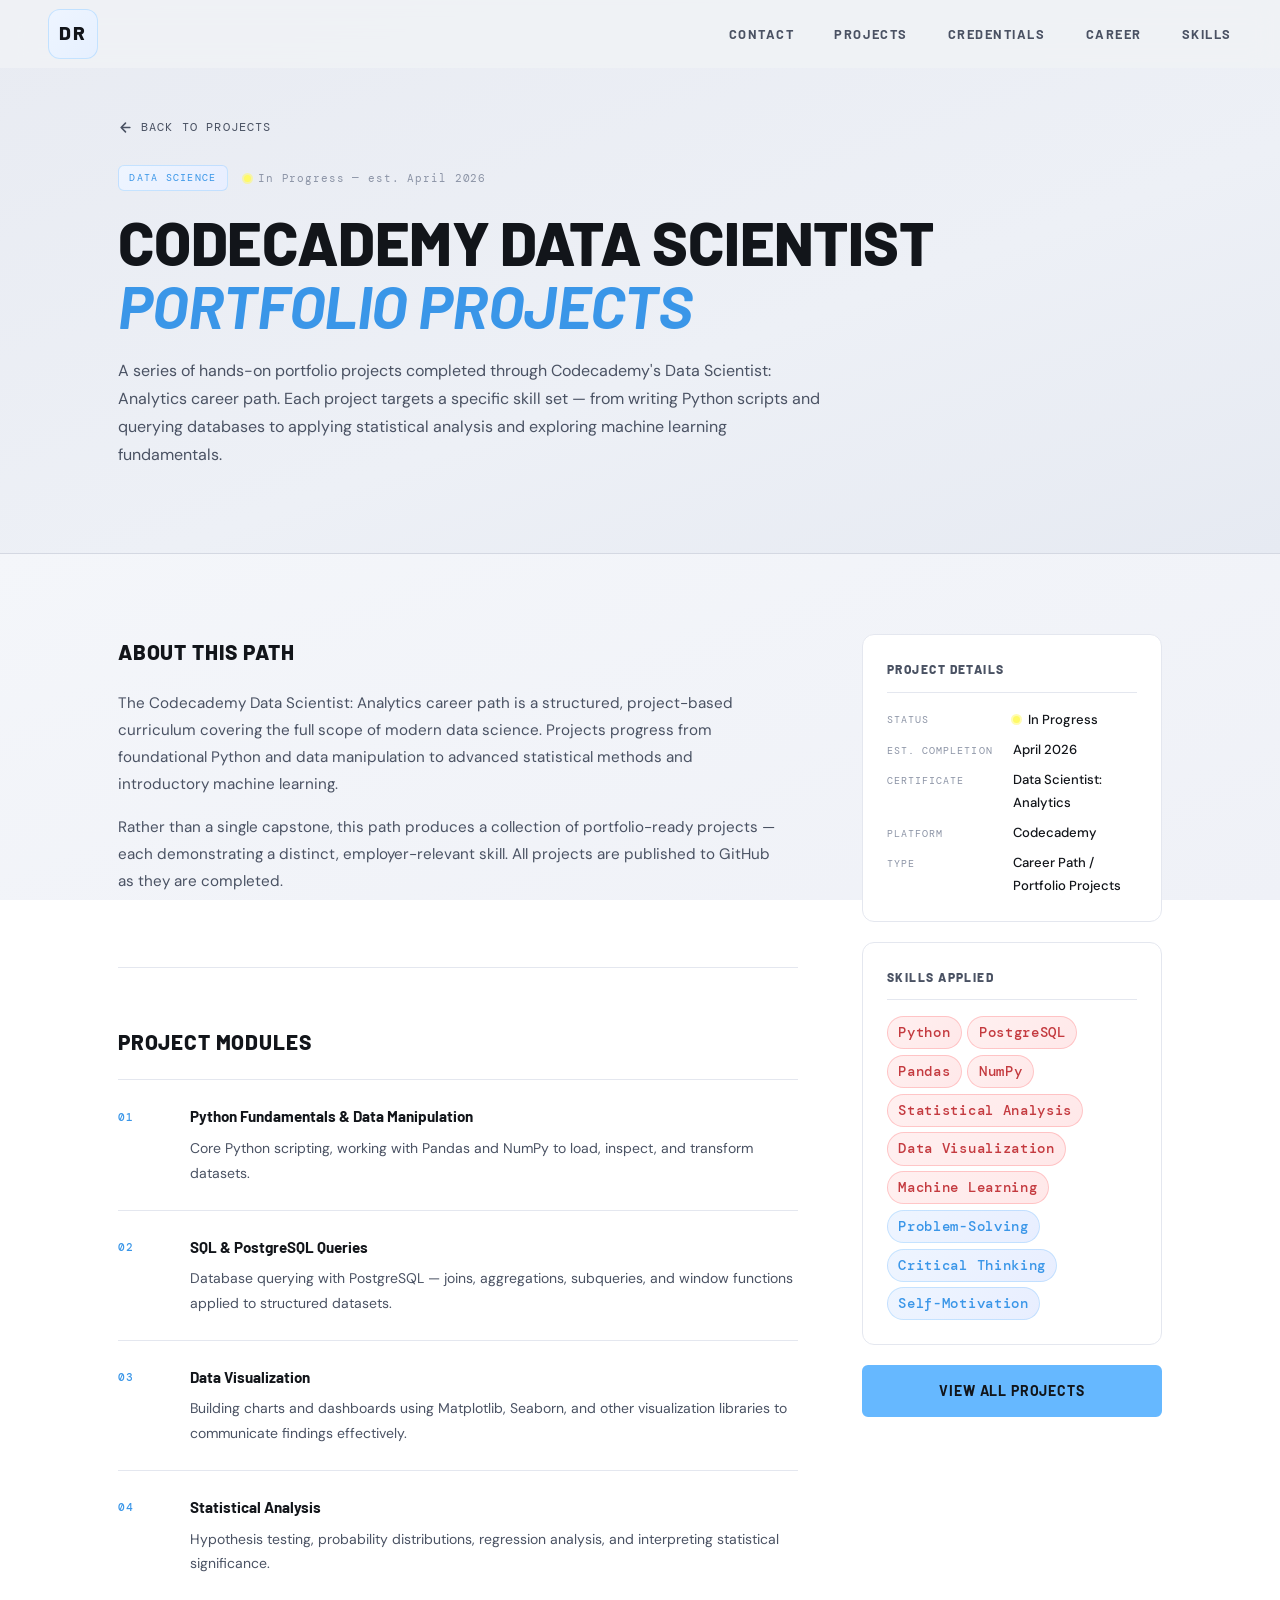
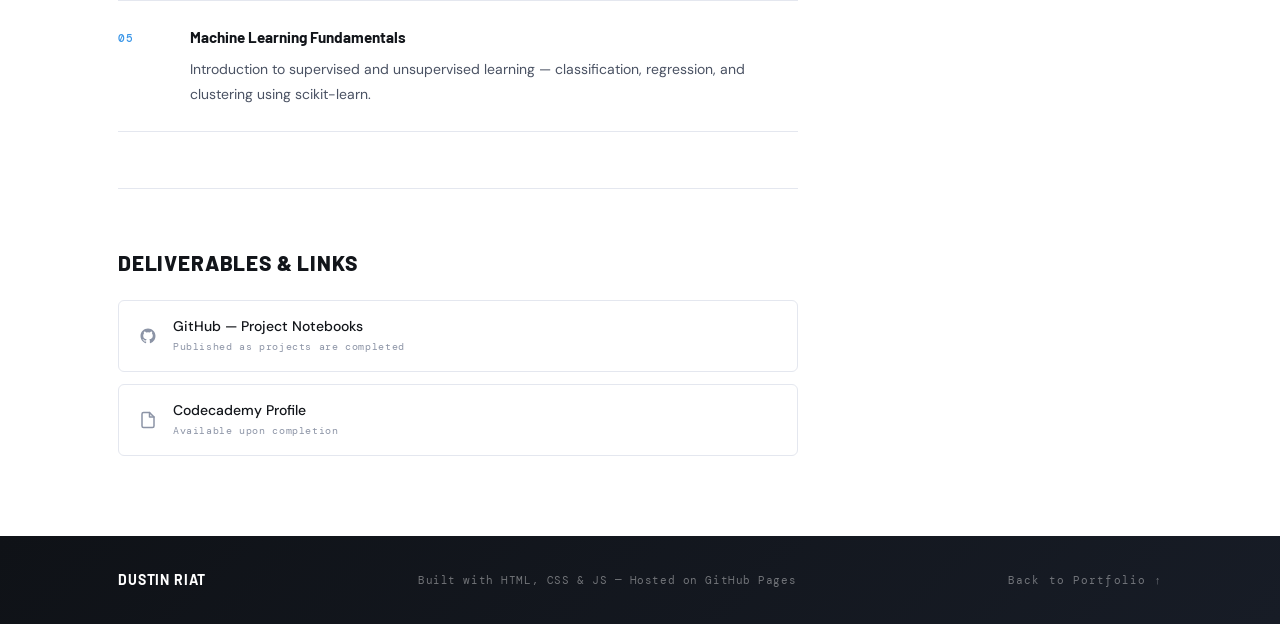
==== code_analyst.html @ 14654dfe "Add files via upload" ====
<!DOCTYPE html>
<html lang="en">
<head>
  <meta charset="UTF-8" />
  <meta name="viewport" content="width=device-width, initial-scale=1.0" />
  <title>Codecademy Data Scientist Projects — Dustin Riat</title>
  <link rel="stylesheet" href="style.css" />
  <link rel="preconnect" href="https://fonts.googleapis.com" />
  <link rel="preconnect" href="https://fonts.gstatic.com" crossorigin />
  <link href="https://fonts.googleapis.com/css2?family=Barlow:ital,wght@0,400;0,600;0,700;0,800;1,600;1,700&family=DM+Sans:opsz,wght@9..40,300;9..40,400;9..40,500;9..40,600&family=DM+Mono:wght@400;500&display=swap" rel="stylesheet" />
</head>
<body>

  <nav class="nav" id="nav">
    <div class="nav__logo">
      <a href="index.html"><span class="nav__initials">DR</span></a>
    </div>
    <ul class="nav__links">
      <li><a href="index.html#home">Contact</a></li>
      <li><a href="index.html#projects">Projects</a></li>
      <li><a href="index.html#certs">Credentials</a></li>
      <li><a href="index.html#career">Career</a></li>
      <li><a href="index.html#skills">Skills</a></li>
    </ul>
    <button class="nav__hamburger" id="hamburger" aria-label="Toggle menu">
      <span></span><span></span><span></span>
    </button>
  </nav>

  <div class="mobile-menu" id="mobileMenu">
    <ul>
      <li><a href="index.html#home"     class="mobile-link">About Me</a></li>
      <li><a href="index.html#projects" class="mobile-link">Projects</a></li>
      <li><a href="index.html#certs"    class="mobile-link">Certifications</a></li>
      <li><a href="index.html#career"   class="mobile-link">Career</a></li>
      <li><a href="index.html#skills"   class="mobile-link">Skills</a></li>
    </ul>
  </div>

  <header class="subpage-hero">
    <div class="container">
      <a href="index.html#projects" class="subpage-back-link">
        <svg width="15" height="15" viewBox="0 0 24 24" fill="none" stroke="currentColor" stroke-width="2.5" stroke-linecap="round" stroke-linejoin="round"><path d="M19 12H5M12 5l-7 7 7 7"/></svg>
        Back to Projects
      </a>
      <div class="subpage-hero__eyebrow">
        <span class="project-card__category">Data Science</span>
        <span class="subpage-hero__status">
          <span class="status-dot status-dot--progress"></span>
          In Progress &mdash; est. April 2026
        </span>
      </div>
      <h1 class="subpage-hero__title">Codecademy Data Scientist<br/><em>Portfolio Projects</em></h1>
      <p class="subpage-hero__sub">
        A series of hands-on portfolio projects completed through Codecademy's Data Scientist: Analytics
        career path. Each project targets a specific skill set — from writing Python scripts and querying
        databases to applying statistical analysis and exploring machine learning fundamentals.
      </p>
    </div>
  </header>

  <main class="subpage-content">
    <div class="container">
      <div class="subpage-grid">

        <div class="subpage-main">

          <section class="subpage-section">
            <h2 class="subpage-section__heading">About This Path</h2>
            <p>The Codecademy Data Scientist: Analytics career path is a structured, project-based curriculum covering the full scope of modern data science. Projects progress from foundational Python and data manipulation to advanced statistical methods and introductory machine learning.</p>
            <p>Rather than a single capstone, this path produces a collection of portfolio-ready projects — each demonstrating a distinct, employer-relevant skill. All projects are published to GitHub as they are completed.</p>
          </section>

          <section class="subpage-section">
            <h2 class="subpage-section__heading">Project Modules</h2>
            <div class="subpage-steps">
              <div class="subpage-step">
                <span class="subpage-step__num">01</span>
                <div>
                  <h3>Python Fundamentals &amp; Data Manipulation</h3>
                  <p>Core Python scripting, working with Pandas and NumPy to load, inspect, and transform datasets.</p>
                </div>
              </div>
              <div class="subpage-step">
                <span class="subpage-step__num">02</span>
                <div>
                  <h3>SQL &amp; PostgreSQL Queries</h3>
                  <p>Database querying with PostgreSQL — joins, aggregations, subqueries, and window functions applied to structured datasets.</p>
                </div>
              </div>
              <div class="subpage-step">
                <span class="subpage-step__num">03</span>
                <div>
                  <h3>Data Visualization</h3>
                  <p>Building charts and dashboards using Matplotlib, Seaborn, and other visualization libraries to communicate findings effectively.</p>
                </div>
              </div>
              <div class="subpage-step">
                <span class="subpage-step__num">04</span>
                <div>
                  <h3>Statistical Analysis</h3>
                  <p>Hypothesis testing, probability distributions, regression analysis, and interpreting statistical significance.</p>
                </div>
              </div>
              <div class="subpage-step">
                <span class="subpage-step__num">05</span>
                <div>
                  <h3>Machine Learning Fundamentals</h3>
                  <p>Introduction to supervised and unsupervised learning — classification, regression, and clustering using scikit-learn.</p>
                </div>
              </div>
            </div>
          </section>

          <section class="subpage-section">
            <h2 class="subpage-section__heading">Deliverables &amp; Links</h2>
            <div class="subpage-links">
              <div class="subpage-link-item subpage-link-item--placeholder">
                <svg width="18" height="18" viewBox="0 0 24 24" fill="currentColor"><path d="M12 2C6.477 2 2 6.484 2 12.017c0 4.425 2.865 8.18 6.839 9.504.5.092.682-.217.682-.483 0-.237-.008-.868-.013-1.703-2.782.605-3.369-1.343-3.369-1.343-.454-1.158-1.11-1.466-1.11-1.466-.908-.62.069-.608.069-.608 1.003.07 1.531 1.032 1.531 1.032.892 1.53 2.341 1.088 2.91.832.092-.647.35-1.088.636-1.338-2.22-.253-4.555-1.113-4.555-4.951 0-1.093.39-1.988 1.029-2.688-.103-.253-.446-1.272.098-2.65 0 0 .84-.27 2.75 1.026A9.564 9.564 0 0 1 12 6.844a9.59 9.59 0 0 1 2.504.337c1.909-1.296 2.747-1.027 2.747-1.027.546 1.379.202 2.398.1 2.651.64.7 1.028 1.595 1.028 2.688 0 3.848-2.339 4.695-4.566 4.943.359.309.678.92.678 1.855 0 1.338-.012 2.419-.012 2.747 0 .268.18.58.688.482A10.019 10.019 0 0 0 22 12.017C22 6.484 17.522 2 12 2z"/></svg>
                <div><span class="subpage-link-item__label">GitHub — Project Notebooks</span><span class="subpage-link-item__note">Published as projects are completed</span></div>
              </div>
              <div class="subpage-link-item subpage-link-item--placeholder">
                <svg width="18" height="18" viewBox="0 0 24 24" fill="none" stroke="currentColor" stroke-width="2" stroke-linecap="round" stroke-linejoin="round"><path d="M14 2H6a2 2 0 0 0-2 2v16a2 2 0 0 0 2 2h12a2 2 0 0 0 2-2V8z"/><polyline points="14,2 14,8 20,8"/></svg>
                <div><span class="subpage-link-item__label">Codecademy Profile</span><span class="subpage-link-item__note">Available upon completion</span></div>
              </div>
            </div>
          </section>

        </div>

        <aside class="subpage-sidebar">
          <div class="subpage-sidebar__card">
            <h3>Project Details</h3>
            <dl class="subpage-detail-list">
              <dt>Status</dt>
              <dd><span class="status-dot status-dot--progress"></span>&nbsp;In Progress</dd>
              <dt>Est. Completion</dt>
              <dd>April 2026</dd>
              <dt>Certificate</dt>
              <dd>Data Scientist: Analytics</dd>
              <dt>Platform</dt>
              <dd>Codecademy</dd>
              <dt>Type</dt>
              <dd>Career Path / Portfolio Projects</dd>
            </dl>
          </div>
          <div class="subpage-sidebar__card">
            <h3>Skills Applied</h3>
            <div class="subpage-sidebar__tags">
              <span class="tag tag--data">Python</span>
              <span class="tag tag--data">PostgreSQL</span>
              <span class="tag tag--data">Pandas</span>
              <span class="tag tag--data">NumPy</span>
              <span class="tag tag--data">Statistical Analysis</span>
              <span class="tag tag--data">Data Visualization</span>
              <span class="tag tag--data">Machine Learning</span>
              <span class="tag tag--soft">Problem-Solving</span>
              <span class="tag tag--soft">Critical Thinking</span>
              <span class="tag tag--soft">Self-Motivation</span>
            </div>
          </div>
          <a href="index.html#projects" class="btn btn--primary btn--full">View All Projects</a>
        </aside>

      </div>
    </div>
  </main>

  <footer class="footer">
    <div class="container">
      <div class="footer__inner">
        <span class="footer__name">Dustin Riat</span>
        <span class="footer__copy">Built with HTML, CSS &amp; JS &mdash; Hosted on GitHub Pages</span>
        <a href="index.html" class="footer__top">Back to Portfolio &uarr;</a>
      </div>
    </div>
  </footer>

  <script src="script.js"></script>
</body>
</html>
---- style.css ----
/* ============================
   CSS CUSTOM PROPERTIES
   ============================ */
@import url('https://fonts.googleapis.com/css2?family=Barlow:ital,wght@0,400;0,600;0,700;0,800;1,600&family=DM+Sans:opsz,wght@9..40,300;9..40,400;9..40,500;9..40,600&family=DM+Mono:wght@400;500&display=swap');

:root {
  /* ── Palette ── */
  --cyan:        #66FFFA;
  --light-blue:  #77DBFF;
  --blue:        #66B8FF;   /* primary */
  --dark-blue:   #3a96e8;
  --indigo:      #666BFF;
  --coral:       #FF666B;
  --yellow:      #FFFA66;

  /* ── Semantic tokens ── */
  --color-bg:           #f0f2f5;
  --color-bg-alt:       #e8eaee;
  --color-surface:      #ffffff;
  --color-ink:          #12151a;
  --color-ink-muted:    #4a5263;
  --color-ink-faint:    #8c94a6;
  --color-border:       #d4d8e2;
  --color-border-light: #e4e7ef;

  --color-primary:       var(--blue);
  --color-primary-dark:  var(--dark-blue);
  --color-primary-light: var(--light-blue);
  --color-accent:        var(--coral);
  --color-accent-2:      var(--yellow);
  --color-highlight:     var(--cyan);
  --color-shadow:        var(--indigo);

  /* ── Typography ── */
  --font-display: 'Barlow', sans-serif;
  --font-body:    'DM Sans', sans-serif;
  --font-mono:    'DM Mono', monospace;

  /* ── Layout ── */
  --nav-height:    68px;
  --container-max: 1140px;
  --container-pad: clamp(1.5rem, 5vw, 3rem);
  --radius:        6px;
  --radius-lg:     12px;
  --transition:    0.22s ease;
}

/* ============================
   RESET & BASE
   ============================ */
*, *::before, *::after { box-sizing: border-box; margin: 0; padding: 0; }

html { scroll-behavior: smooth; font-size: 16px; }

body {
  font-family: var(--font-body);
  background: linear-gradient(160deg, #eef1f6 0%, #f4f6fa 40%, #eff1f7 100%);
  background-attachment: fixed;
  color: var(--color-ink);
  line-height: 1.7;
  -webkit-font-smoothing: antialiased;
}

img    { max-width: 100%; display: block; }
a      { color: inherit; text-decoration: none; }
ul     { list-style: none; }
strong { font-weight: 600; color: var(--color-ink); }

/* ============================
   TYPOGRAPHY
   ============================ */
em {
  font-family: var(--font-display);
  font-style: italic;
  font-weight: 700;
  color: var(--color-primary-dark);
}

/* ============================
   LAYOUT UTILITIES
   ============================ */
.container {
  max-width: var(--container-max);
  margin: 0 auto;
  padding: 0 var(--container-pad);
}

.section { padding: clamp(4rem, 9vw, 6.5rem) 0; }

.section--alt {
  background: linear-gradient(160deg, #e8ebf2 0%, #edf0f6 60%, #e6eaf2 100%);
}

.section-label {
  display: flex;
  align-items: center;
  gap: 0.75rem;
  margin-bottom: 2.5rem;
}

.section-number {
  font-family: var(--font-mono);
  font-size: 1.22rem;
  color: var(--color-accent);
  letter-spacing: 0.06em;
}

.section-title {
  font-family: var(--font-mono);
  font-size: 1.22rem;
  text-transform: uppercase;
  letter-spacing: 0.18em;
  color: var(--color-ink-muted);
}

.section-label::after {
  content: '';
  flex: 1;
  height: 1px;
  background: var(--color-border);
}

/* ============================
   BUTTONS
   ============================ */
.btn {
  display: inline-flex;
  align-items: center;
  gap: 0.5rem;
  padding: 0.75rem 1.75rem;
  margin-bottom: 0.75rem;
  font-family: var(--font-display);
  font-size: 0.875rem;
  font-weight: 700;
  letter-spacing: 0.06em;
  text-transform: uppercase;
  border-radius: var(--radius);
  transition: all var(--transition);
  cursor: pointer;
  border: 2px solid transparent;
}

.btn--primary {
  background: var(--blue);
  color: var(--color-ink);
  border-color: var(--blue);
}

.btn--primary:hover {
  background: var(--color-primary-dark);
  border-color: var(--color-primary-dark);
  color: #fff;
  transform: translateY(-2px);
  box-shadow: 0 8px 24px rgba(102, 184, 255, 0.35);
}

.btn--full { width: 100%; justify-content: center; }

/* ============================
   NAV
   ============================ */
.nav {
  position: fixed;
  top: 0; left: 0; right: 0;
  height: var(--nav-height);
  z-index: 100;
  display: flex;
  align-items: center;
  justify-content: space-between;
  padding: 0 var(--container-pad);
  background: rgba(240, 242, 245, 0.90);
  backdrop-filter: blur(14px);
  -webkit-backdrop-filter: blur(14px);
  border-bottom: 1px solid transparent;
  transition: border-color var(--transition), box-shadow var(--transition);
}

.nav.scrolled {
  border-bottom-color: var(--color-border);
  box-shadow: 0 2px 20px rgba(0,0,0,0.07);
}

.nav__logo {
  display: inline-flex;
  align-items: center;
  justify-content: center;
  width: 50px; height: 50px;
  background: linear-gradient(135deg, #eef5ff, #e6f0ff);
  border: 1px solid rgba(102,184,255,0.3);
  border-radius: var(--radius-lg);
  flex-shrink: 0;
}

.nav__initials {
  font-family: var(--font-display);
  font-size: 1.2rem;
  font-weight: 800;
  letter-spacing: 0.1em;
  color: var(--color-ink);
  text-transform: uppercase;
}

.nav__links {
  display: flex;
  align-items: center;
  gap: 2.5rem;
}

.nav__links a {
  font-family: var(--font-display);
  font-size: 0.8rem;
  font-weight: 700;
  letter-spacing: 0.12em;
  text-transform: uppercase;
  color: var(--color-ink-muted);
  transition: color var(--transition);
  position: relative;
}

.nav__links a::after {
  content: '';
  position: absolute;
  bottom: -3px; left: 0;
  width: 0; height: 2px;
  background: var(--blue);
  border-radius: 2px;
  transition: width var(--transition);
}

.nav__links a:hover         { color: var(--color-ink); }
.nav__links a:hover::after  { width: 100%; }
.nav__links a.active        { color: var(--color-ink); }
.nav__links a.active::after { width: 100%; }

.nav__hamburger {
  display: none;
  flex-direction: column;
  gap: 5px;
  background: none;
  border: none;
  cursor: pointer;
  padding: 4px;
}

.nav__hamburger span {
  display: block;
  width: 22px; height: 2px;
  background: var(--color-ink);
  border-radius: 2px;
  transition: all var(--transition);
}

/* ============================
   MOBILE MENU
   ============================ */
.mobile-menu {
  display: none;
  position: fixed;
  inset: var(--nav-height) 0 0 0;
  background: var(--color-bg);
  z-index: 99;
  padding: 2.5rem var(--container-pad);
  transform: translateX(100%);
  transition: transform 0.3s ease;
}

.mobile-menu.open { transform: translateX(0); }

.mobile-menu ul {
  display: flex;
  flex-direction: column;
  gap: 1.75rem;
}

.mobile-menu a {
  font-family: var(--font-display);
  font-size: 2rem;
  font-weight: 800;
  letter-spacing: 0.04em;
  color: var(--color-ink);
  text-transform: uppercase;
}

/* ============================
   HERO — index.html full-page header
   ============================ */
.hero {
  min-height: 100svh;
  display: flex;
  flex-direction: column;
  justify-content: center;
  padding: calc(var(--nav-height) + 2.5rem) var(--container-pad) 3rem;
  max-width: var(--container-max);
  margin: 0 auto;
  position: relative;
  gap: 3.5rem;
}

/* ── Top row: headline + photo ── */
.hero__inner {
  display: grid;
  grid-template-columns: 1fr 340px;
  gap: 4rem;
  align-items: center;
}

.hero__eyebrow {
  display: flex;
  align-items: center;
  gap: 0.75rem;
  margin-bottom: 1.5rem;
  flex-wrap: wrap;
  opacity: 0;
  animation: fadeUp 0.8s 0.2s forwards;
}

.hero__tag {
  font-family: var(--font-mono);
  font-size: 0.72rem;
  letter-spacing: 0.1em;
  color: var(--color-accent);
  text-transform: uppercase;
}

.hero__divider { color: var(--blue); font-size: 0.875rem; }

.hero__headline {
  display: flex;
  flex-direction: column;
  font-family: var(--font-display);
  font-size: clamp(3rem, 6vw, 5.75rem);
  font-weight: 800;
  line-height: 1.0;
  letter-spacing: -0.01em;
  text-transform: uppercase;
  margin-bottom: 1.75rem;
}

.hero__line    { opacity: 0; display: block; }
.hero__line--1 { animation: fadeUp 0.8s 0.35s forwards; }
.hero__line--2 { animation: fadeUp 0.8s 0.5s forwards;  color: var(--color-primary-dark); font-style: italic; margin-left: clamp(0.5rem, 10vw, 10rem); }
.hero__line--3 { animation: fadeUp 0.8s 0.65s forwards; text-transform: none; font-size: 0.6em; }
.hero__line--4 { animation: fadeUp 0.8s 0.8s forwards;  color: var(--color-primary-dark); font-style: italic; text-transform: none; font-size: 0.6em; margin-left: clamp(0.5rem, 15vw, 15rem); }

.hero__sub {
  max-width: 50ch;
  font-size: 1rem;
  font-weight: 400;
  color: var(--color-ink-muted);
  line-height: 1.75;
  margin-bottom: 2rem;
  opacity: 0;
  animation: fadeUp 0.8s 0.95s forwards;
}

/* ── Photo column ── */
.hero__photo-wrap {
  position: relative;
  opacity: 0;
  animation: fadeUp 0.9s 0.55s forwards;
}

.hero__photo-frame {
  position: relative;
  border-radius: var(--radius-lg);
  overflow: hidden;
  aspect-ratio: 1 / 1;
  background: var(--color-bg-alt);
  box-shadow:
    0 2px 0 0 var(--blue),
    0 4px 0 0 var(--indigo),
    0 24px 56px rgba(0,0,0,0.13),
    0 4px 16px rgba(0,0,0,0.07);
}

.hero__photo {
  width: 100%; height: 100%;
  object-fit: cover;
  object-position: center top;
  display: block;
  transition: transform 0.55s ease;
}

.hero__photo-frame:hover .hero__photo { transform: scale(1.03); }

.hero__photo-badge {
  position: absolute;
  bottom: -0.875rem;
  left: -0.875rem;
  background: var(--color-surface);
  border: 1px solid var(--color-border);
  border-radius: var(--radius);
  padding: 0.6rem 1rem;
  box-shadow: 0 4px 18px rgba(0,0,0,0.09);
  display: flex;
  flex-direction: column;
  gap: 0.1rem;
}

.hero__badge-label {
  font-family: var(--font-mono);
  font-size: 0.62rem;
  text-transform: uppercase;
  letter-spacing: 0.1em;
  color: var(--color-ink-faint);
  display: block;
}

.hero__badge-label--bold {
  font-family: var(--font-display);
  font-size: 0.75rem;
  font-weight: 800;
  letter-spacing: 0.06em;
  color: var(--color-accent);
  text-transform: uppercase;
}

/* ── Contact strip (below headline + photo, inside hero) ── */
.hero__contact-strip {
  padding-top: 2rem;
  border-top: 1px solid var(--color-border);
  opacity: 0;
  animation: fadeUp 0.8s 1.2s forwards;
}

/* ============================
   CONTACT — grid, links, and form
   ============================ */

/* Shared grid used inside hero strip and any standalone contact section */
.contact__grid {
  display: grid;
  grid-template-columns: 1fr 1fr;
  gap: 5rem;
  align-items: start;
}

.contact__heading {
  font-family: var(--font-display);
  font-size: clamp(2rem, 4vw, 2.75rem);
  font-weight: 800;
  text-transform: uppercase;
  line-height: 1.1;
  margin-bottom: 1.25rem;
}

.contact__left p {
  color: var(--color-ink-muted);
  margin-bottom: 2rem;
  max-width: 42ch;
  font-size: 0.95rem;
}

.contact__links {
  display: flex;
  flex-direction: column;
  gap: 0;
}

.contact__link {
  display: flex;
  align-items: center;
  gap: 0.875rem;
  font-size: 0.875rem;
  color: var(--color-ink-muted);
  transition: color var(--transition);
  padding: 0.75rem 0;
  border-bottom: 1px solid var(--color-border);
}

.contact__link:hover { color: var(--color-primary-dark); }

.contact__link-icon {
  display: inline-flex;
  align-items: center;
  justify-content: center;
  width: 32px; height: 32px;
  background: linear-gradient(135deg, #eef5ff, #e6f0ff);
  border: 1px solid rgba(102,184,255,0.3);
  border-radius: var(--radius);
  font-size: 0.75rem;
  font-weight: 700;
  color: var(--color-primary-dark);
  flex-shrink: 0;
}

/* ── Contact form ── */
.contact__form {
  display: flex;
  flex-direction: column;
  gap: 1.25rem;
}

.form-group {
  display: flex;
  flex-direction: column;
  gap: 0.4rem;
}

.form-group label {
  font-family: var(--font-mono);
  font-size: 0.68rem;
  text-transform: uppercase;
  letter-spacing: 0.12em;
  color: var(--color-ink-muted);
}

.form-group input,
.form-group textarea {
  font-family: var(--font-body);
  font-size: 0.9rem;
  color: var(--color-ink);
  background: var(--color-surface);
  border: 1px solid var(--color-border);
  border-radius: var(--radius);
  padding: 0.75rem 1rem;
  transition: border-color var(--transition), box-shadow var(--transition);
  outline: none;
  resize: vertical;
}

.form-group input:focus,
.form-group textarea:focus {
  border-color: var(--blue);
  box-shadow: 0 0 0 3px rgba(102, 184, 255, 0.2);
}

.form-note {
  font-size: 0.8rem;
  color: var(--color-ink-muted);
  min-height: 1.2em;
}

.form-note.success { color: #2a7f52; }
.form-note.error   { color: var(--coral); }

/* ============================
   ABOUT
   ============================ */
.about__heading {
  font-family: var(--font-display);
  font-size: clamp(2rem, 4vw, 2.75rem);
  font-weight: 800;
  text-transform: uppercase;
  line-height: 1.1;
  letter-spacing: -0.01em;
  margin-bottom: 1.5rem;
}

.about p {
  color: var(--color-ink-muted);
  font-size: 0.95rem;
  line-height: 1.78;
  max-width: 72ch;
  margin-bottom: 1rem;
}

/* ============================
   PROJECTS
   ============================ */
.projects__intro {
  max-width: 72ch;
  margin-bottom: 3rem;
}

.projects__heading {
  font-family: var(--font-display);
  font-size: clamp(2rem, 4vw, 2.75rem);
  font-weight: 800;
  text-transform: uppercase;
  line-height: 1.1;
  letter-spacing: -0.01em;
  margin-bottom: 1.25rem;
}

.projects__intro p {
  color: var(--color-ink-muted);
  font-size: 0.95rem;
  line-height: 1.75;
  margin-bottom: 0.9rem;
}

.projects__cards {
  display: grid;
  grid-template-columns: repeat(2, 1fr);
  gap: 1.25rem;
}

/* ── Project card ── */
.project-card {
  display: flex;
  flex-direction: column;
  gap: 0.75rem;
  background: var(--color-surface);
  border: 1px solid var(--color-border-light);
  border-radius: var(--radius-lg);
  padding: 1.75rem;
  transition: all var(--transition);
  position: relative;
  overflow: hidden;
  cursor: pointer;
}

.project-card::before {
  content: '';
  position: absolute;
  top: 0; left: 0; right: 0;
  height: 3px;
  background: linear-gradient(90deg, var(--blue), var(--indigo));
  opacity: 0;
  transition: opacity 0.3s ease;
}

.project-card:hover {
  border-color: var(--blue);
  box-shadow: 0 10px 36px rgba(102,184,255,0.15);
  transform: translateY(-3px);
}

.project-card:hover::before { opacity: 1; }

.project-card--placeholder {
  background: linear-gradient(135deg, #f8f9fc, #f2f5fb);
}

.project-card__top {
  display: flex;
  align-items: center;
  justify-content: space-between;
}

/* ── Category badges ── */

/* Base — blue (used on subpage eyebrows and as fallback) */
.project-card__category {
  font-family: var(--font-mono);
  font-size: 0.65rem;
  text-transform: uppercase;
  letter-spacing: 0.12em;
  border-radius: var(--radius);
  padding: 0.2rem 0.65rem;
  background: linear-gradient(135deg, #eef5ff, #e8eeff);
  color: var(--color-primary-dark);
  border: 1px solid rgba(102, 184, 255, 0.3);
}

/* Technology — yellow */
.project-card__category--tech {
  font-family: var(--font-mono);
  font-size: 0.65rem;
  text-transform: uppercase;
  letter-spacing: 0.12em;
  background: linear-gradient(135deg, #fffde6, #fff8cc);
  color: #8a7200;
  border: 1px solid rgba(255, 250, 102, 1);
  border-radius: var(--radius);
  padding: 0.2rem 0.65rem;
}

/* Analytics / data — coral */
.project-card__category--data {
  font-family: var(--font-mono);
  font-size: 0.65rem;
  text-transform: uppercase;
  letter-spacing: 0.12em;
  background: linear-gradient(135deg, #fff0f0, #ffe8e9);
  color: #c43a3f;
  border: 1px solid rgba(255, 102, 107, 0.3);
  border-radius: var(--radius);
  padding: 0.2rem 0.65rem;
}

/* Design / web — green */
.project-card__category--design {
  font-family: var(--font-mono);
  font-size: 0.65rem;
  text-transform: uppercase;
  letter-spacing: 0.12em;
  background: linear-gradient(135deg, #f0fff4, #e6ffed);
  color: #2f9e44;
  border: 1px solid rgba(47, 158, 68, 0.3);
  border-radius: var(--radius);
  padding: 0.2rem 0.65rem;
}

.project-card__arrow {
  font-size: 1.1rem;
  color: var(--color-ink-faint);
  transition: color var(--transition), transform var(--transition);
}

.project-card:hover .project-card__arrow {
  color: var(--color-accent);
  transform: translate(2px, -2px);
}

.project-card__title {
  display: inline-flex;
  align-items: flex-end;
  font-family: var(--font-display);
  line-height: 1.25;
  gap: 0.25rem;
  transition: color var(--transition);
}

.project-card__title h3 {
  font-size: 1.1rem;
  font-weight: 700;
  color: var(--color-ink);
}

.project-card__title h4 {
  font-size: 1rem;
  font-weight: 400;
  color: var(--color-ink-muted);
}

.project-card:hover .project-card__title h3 { color: var(--color-primary-dark); }
.project-card:hover .project-card__title h4 { color: var(--color-primary-dark); }

.project-card__desc {
  font-size: 0.85rem;
  color: var(--color-ink-muted);
  line-height: 1.65;
  flex: 1;
}

.project-card__tags {
  display: flex;
  flex-wrap: wrap;
  gap: 0.35rem;
}

.project-card__tags span {
  font-family: var(--font-mono);
  font-size: 0.62rem;
  padding: 0.2rem 0.55rem;
  background: var(--color-bg-alt);
  color: var(--color-ink-muted);
  border-radius: var(--radius);
  border: 1px solid var(--color-border);
  letter-spacing: 0.04em;
}

.project-card__status {
  display: flex;
  align-items: center;
  gap: 0.5rem;
  font-family: var(--font-mono);
  font-size: 0.65rem;
  color: var(--color-ink-faint);
  letter-spacing: 0.06em;
  padding-top: 0.5rem;
  border-top: 1px solid var(--color-border-light);
}

/* ── Status dots (shared across all sections) ── */
.status-dot {
  width: 7px; height: 7px;
  border-radius: 50%;
  flex-shrink: 0;
  display: inline-block;
}

.status-dot--active {
  background: var(--cyan);
  box-shadow: 0 0 0 2px rgba(62,207,142,0.5);
}

.status-dot--progress {
  background: var(--yellow);
  box-shadow: 0 0 0 2px rgba(255,250,102,0.5);
  animation: pulse-dot 2s infinite;
}

.status-dot--inactive {
  background: var(--coral);
  box-shadow: 0 0 0 2px rgba(255,102,107,0.5);
}

@keyframes pulse-dot {
  0%, 100% { box-shadow: 0 0 0 2px rgba(255,250,102,0.3); }
  50%       { box-shadow: 0 0 0 5px rgba(255,250,102,0.1); }
}

/* ============================
   CREDENTIALS
   ============================ */
.creds__heading {
  font-family: var(--font-display);
  font-size: clamp(2rem, 4vw, 2.75rem);
  font-weight: 800;
  text-transform: uppercase;
  line-height: 1.1;
  letter-spacing: -0.01em;
  margin-bottom: 0.75rem;
}

.creds__sub {
  font-size: 0.9rem;
  color: var(--color-ink-muted);
  margin-bottom: 2.5rem;
  max-width: 56ch;
}

.creds__grid {
  display: grid;
  grid-template-columns: repeat(2, 1fr);
  gap: 1.5rem;
}

.cred-card {
  background: var(--color-surface);
  border: 1px solid var(--color-border-light);
  border-radius: var(--radius-lg);
  overflow: hidden;
  transition: all var(--transition);
}

/* Pending / in-progress state */
.cred-card--pending { opacity: 0.92; }

.cred-card:hover {
  box-shadow: 0 10px 36px rgba(102,184,255,0.13);
  transform: translateY(-2px);
}

.cred-card__img-wrap {
  width: 100%;
  aspect-ratio: 16 / 9;
  overflow: hidden;
  background: linear-gradient(135deg, #e6eaf4, #dde3f0);
  border-bottom: 1px solid var(--color-border-light);
}

.cred-card__img-wrap img {
  width: 100%; height: 100%;
  object-fit: cover;
  display: block;
}

.cred-card__placeholder {
  width: 100%; height: 100%;
  display: flex;
  flex-direction: column;
  align-items: center;
  justify-content: center;
  gap: 0.75rem;
}

.cred-card__placeholder span {
  font-family: var(--font-mono);
  font-size: 0.68rem;
  text-transform: uppercase;
  letter-spacing: 0.1em;
  color: var(--color-ink-faint);
}

.cred-card__body {
  padding: 1.5rem;
  display: flex;
  flex-direction: column;
  gap: 0.5rem;
}

.cred-card__issuer {
  font-family: var(--font-mono);
  font-size: 0.65rem;
  text-transform: uppercase;
  letter-spacing: 0.12em;
  color: var(--color-primary-dark);
}

.cred-card__title {
  font-family: var(--font-display);
  font-size: 1.1rem;
  font-weight: 700;
  color: var(--color-ink);
  line-height: 1.25;
}

.cred-card__desc {
  font-size: 0.83rem;
  color: var(--color-ink-muted);
  line-height: 1.6;
}

.cred-card__meta {
  display: flex;
  align-items: center;
  justify-content: space-between;
  padding-top: 0.75rem;
  border-top: 1px solid var(--color-border-light);
  margin-top: 0.25rem;
}

.cred-card__status {
  display: flex;
  align-items: center;
  gap: 0.4rem;
  font-family: var(--font-mono);
  font-size: 0.65rem;
  letter-spacing: 0.07em;
}

.cred-card__status--progress { color: #b08800; }

.cred-card__eta {
  font-family: var(--font-mono);
  font-size: 0.65rem;
  letter-spacing: 0.07em;
  color: var(--color-ink-faint);
}

/* ============================
   CAREER
   ============================ */
.career__heading {
  font-family: var(--font-display);
  font-size: clamp(2rem, 4vw, 2.75rem);
  font-weight: 800;
  text-transform: uppercase;
  line-height: 1.1;
  letter-spacing: -0.01em;
  margin-bottom: 1.5rem;
}

/* ── Stats row ── */
.career__stats {
  display: flex;
  gap: 0;
  padding-bottom: 2.5rem;
  border-bottom: 1px solid var(--color-border);
}

.stat {
  flex: 1;
  padding: 0 1.5rem;
  border-right: 1px solid var(--color-border);
}
.stat:first-child { padding-left: 0; }
.stat:last-child  { border-right: none; padding-right: 0; }

.stat__value {
  display: block;
  font-family: var(--font-display);
  font-size: 1.75rem;
  font-weight: 800;
  color: var(--color-accent);
  line-height: 1;
  margin-bottom: 0.3rem;
}

.stat__label {
  font-family: var(--font-mono);
  font-size: 0.68rem;
  text-transform: uppercase;
  letter-spacing: 0.08em;
  line-height: 1.2;
  display: inline-block;
  color: var(--color-ink-muted);
}

/* ── Two-column layout: career list + timeline ── */
.career__grid {
  display: grid;
  grid-template-columns: 1fr 280px;
  gap: 3.5rem;
  align-items: start;
  margin-top: 3rem;
}

/* ── Career item list (left column) ── */
.career__list { display: flex; flex-direction: column; }

.career-item {
  display: grid;
  grid-template-columns: 1fr;
  gap: 2.25rem;
  padding: 2.25rem 0;
  border-bottom: 1px solid var(--color-border);
  transition: background var(--transition);
  position: relative;
}

.career-item:first-child { padding-top: 0; }
.career-item:last-child  { border-bottom: none; padding-bottom: 0; }

.career-item::after {
  content: attr(data-index);
  position: absolute;
  top: 2rem; right: 0;
  font-family: var(--font-display);
  font-size: 5rem;
  font-weight: 800;
  color: var(--color-border-light);
  line-height: 1;
  pointer-events: none;
  transition: color var(--transition);
}

.career-item:hover::after { color: rgba(102, 184, 255, 0.12); }

.career-item__type {
  font-family: var(--font-display);
  font-size: 0.7rem;
  font-weight: 800;
  text-transform: uppercase;
  letter-spacing: 0.12em;
  color: var(--color-primary-dark);
}

.career-item__content h3 {
  font-family: var(--font-display);
  font-size: 1.2rem;
  font-weight: 700;
  line-height: 1.25;
  margin-bottom: 0.5rem;
  transition: color var(--transition);
}

.career-item:hover .career-item__content h3 { color: var(--color-primary-dark); }

.career-item__org {
  font-family: var(--font-mono);
  font-size: 0.7rem;
  letter-spacing: 0.05em;
  color: var(--color-ink-faint);
  text-transform: uppercase;
  display: block;
}

.career-item__year {
  font-family: var(--font-mono);
  font-size: 0.68rem;
  letter-spacing: 0.06em;
  color: var(--color-ink-faint);
  margin-bottom: 0.75rem;
}

.career-item__content ul {
  font-size: 0.875rem;
  color: var(--color-ink-muted);
  line-height: 1.72;
  list-style-type: disc;
  padding-left: 1rem;
  max-width: 65ch;
  margin-bottom: 1rem;
}

/* ── Vertical timeline (right column) ── */
.career__timeline {
  position: relative;
  padding-left: 1.25rem;
}

.career__timeline::before {
  content: '';
  position: absolute;
  top: 8px;
  left: 0;
  width: 2px;
  height: calc(100% - 8px);
  background: linear-gradient(to bottom, var(--indigo), var(--blue), var(--cyan));
  border-radius: 2px;
}

.timeline-item {
  position: relative;
  padding-bottom: 2rem;
}

.timeline-item:last-child { padding-bottom: 0; }

.timeline-item::before {
  content: '';
  position: absolute;
  left: -1.5rem;
  top: 6px;
  width: 10px; height: 10px;
  border-radius: 50%;
  background: var(--light-blue);
  border: 2px solid var(--color-surface);
  box-shadow: 0 0 0 2px var(--dark-blue);
  transition: background var(--transition);
}

.timeline-item__era {
  font-family: var(--font-mono);
  font-size: 0.62rem;
  text-transform: uppercase;
  letter-spacing: 0.1em;
  color: var(--color-ink);
  margin-bottom: 0.2rem;
}

.timeline-item__current {
  font-family: var(--font-display);
  font-size: 1rem;
  font-weight: 800;
  color: var(--color-primary-light);
  line-height: 1.4;
  margin-bottom: 0.15rem;
}

.timeline-item__current-sub {
  font-size: 0.85rem;
  color: var(--color-ink-muted);
  line-height: 1.5;
}

.timeline-item__title {
  font-family: var(--font-display);
  font-size: 0.875rem;
  font-weight: 700;
  color: var(--color-primary-dark);
  line-height: 1.3;
  margin-bottom: 0.15rem;
}

.timeline-item__edu {
  font-family: var(--font-display);
  font-size: 0.875rem;
  font-weight: 700;
  color: var(--color-accent);
  line-height: 1.3;
  margin-bottom: 0.15rem;
}

.timeline-item__sub {
  font-size: 0.78rem;
  color: var(--color-ink-muted);
  line-height: 1.45;
}

/* ============================
   SKILLS
   ============================ */
.skills__heading {
  font-family: var(--font-display);
  font-size: clamp(2rem, 4vw, 2.75rem);
  font-weight: 800;
  text-transform: uppercase;
  line-height: 1.1;
  letter-spacing: -0.01em;
  margin-bottom: 3rem;
}

.skills__grid {
  display: grid;
  grid-template-columns: repeat(3, 1fr);
  gap: 1.5rem;
}

/* ── Skill card ── */
.skill-card {
  background: var(--color-surface);
  border: 1px solid var(--color-border);
  border-radius: var(--radius-lg);
  padding: 1rem;
  transition: all var(--transition);
  position: relative;
  overflow: hidden;
}

.skill-card::before {
  content: '';
  position: absolute;
  top: 0; left: 0; right: 0;
  height: 3px;
  background: linear-gradient(90deg, var(--blue), var(--indigo));
  opacity: 0;
  transition: opacity 0.3s ease;
}

.skill-card:hover {
  border-color: var(--blue);
  box-shadow: 0 8px 32px rgba(102, 184, 255, 0.15);
  transform: translateY(-3px);
}

.skill-card:hover::before { opacity: 1; }

.skill-card h3 {
  font-family: var(--font-display);
  font-size: 0.95rem;
  font-weight: 800;
  text-transform: uppercase;
  letter-spacing: 0.06em;
  margin-bottom: 0.35rem;
  color: var(--color-ink);
}

.skill-card p {
  font-family: var(--font-display);
  font-size: 0.75rem;
  letter-spacing: 0.06em;
  margin: 0 0.65rem 0.65rem 0.65rem;
  color: var(--color-ink-muted);
}

/* ── Skill row list inside a card ── */
.skill-card__tags {
  display: flex;
  flex-direction: column;
  gap: 0.25rem;
}

/* Base structure shared by all skill row variants */
.skill-row--tech,
.skill-row--data,
.skill-row--soft {
  border-radius: var(--radius-lg);
  padding: 0.55rem;
  border: 1px solid transparent;
  transition: all var(--transition);
  position: relative;
  overflow: hidden;
}

.skill-row__label {
  font-family: var(--font-mono);
  font-size: 0.85rem;
  font-weight: 500;
  letter-spacing: 0.05em;
  display: block;
  margin-bottom: 0.25rem;
}

.skill-row__bars {
  display: flex;
  gap: 4px;
}

/* Base skill bar */
.skill-bar {
  height: 6px;
  flex: 1;
  border-radius: 3px;
  transition: background 0.3s ease;
  background: rgba(255,255,255,0.08);
}

/* Tech variant — yellow */
.skill-row--tech {
  background: linear-gradient(135deg, #2a2400, #1e1b00);
  border-color: rgba(255, 210, 40, 0.18);
}

.skill-row--tech .skill-row__label { color: var(--yellow); }

.skill-row--tech .skill-bar {
  background: linear-gradient(90deg, #B8A800, #E4FF47);
}

/* Analytics variant — coral */
.skill-row--data {
  background: linear-gradient(135deg, #260a09, #1e0707);
  border-color: rgba(255, 102, 107, 0.18);
}

.skill-row--data .skill-row__label { color: var(--coral); }

.skill-row--data .skill-bar {
  background: linear-gradient(90deg, #C4454A, #FF66B8);
}

/* Soft / personal variant — blue */
.skill-row--soft {
  background: linear-gradient(135deg, #071525, #060f1c);
  border-color: rgba(102, 184, 255, 0.18);
}

.skill-row--soft .skill-row__label { color: var(--blue); }

.skill-row--soft .skill-bar {
  background: linear-gradient(90deg, var(--dark-blue), var(--cyan));
}

/* Accent-filled bar override (used in subpage sidebars) */
.skill-bar.filled-accent {
  background: linear-gradient(90deg, var(--dark-blue), var(--cyan));
}

/* ============================
   TAGS — shared pill labels
   ============================ */
.tag {
  font-family: var(--font-mono);
  font-size: 0.85rem;
  font-weight: 500;
  padding: 0.25rem 0.65rem;
  border-radius: 100px;
  border: 1px solid transparent;
  letter-spacing: 0.05em;
}

/* Technology — yellow */
.tag--tech {
  background: linear-gradient(135deg, #fffde6, #fff8cc);
  color: #8a7200;
  border-color: rgba(255, 250, 102, 0.6);
}

/* Analytics / data — coral */
.tag--data {
  background: linear-gradient(135deg, #fff0f0, #ffe8e9);
  color: #c43a3f;
  border-color: rgba(255, 102, 107, 0.3);
}

/* Personal / soft skills — blue */
.tag--soft {
  background: linear-gradient(135deg, #eef5ff, #e8eeff);
  color: var(--color-primary-dark);
  border-color: rgba(102, 184, 255, 0.3);
}

/* ============================
   FOOTER
   ============================ */
.footer {
  background: linear-gradient(135deg, #0f1217 0%, #171c26 100%);
  color: rgba(255,255,255,0.4);
  padding: 2rem 0;
}

.footer__inner {
  display: flex;
  align-items: center;
  justify-content: space-between;
  flex-wrap: wrap;
  gap: 1rem;
  font-size: 0.8rem;
}

.footer__name {
  font-family: var(--font-display);
  font-size: 0.875rem;
  font-weight: 700;
  letter-spacing: 0.06em;
  text-transform: uppercase;
  color: #fff;
}

.footer__copy {
  font-family: var(--font-mono);
  font-size: 0.7rem;
  letter-spacing: 0.05em;
}

.footer__top {
  font-family: var(--font-mono);
  font-size: 0.7rem;
  letter-spacing: 0.1em;
  color: rgba(255,255,255,0.4);
  transition: color var(--transition);
}

.footer__top:hover { color: var(--blue); }

/* ============================
   ANIMATIONS
   ============================ */
@keyframes fadeUp {
  from { opacity: 0; transform: translateY(22px); }
  to   { opacity: 1; transform: translateY(0); }
}

@keyframes fadeIn {
  from { opacity: 0; }
  to   { opacity: 1; }
}

.reveal {
  opacity: 0;
  transform: translateY(28px);
  transition: opacity 0.65s ease, transform 0.65s ease;
}

.reveal.visible { opacity: 1; transform: none; }

/* ============================
   RESPONSIVE — index.html
   ============================ */
@media (max-width: 1000px) {
  .skills__grid    { grid-template-columns: 1fr 1fr; }
  .projects__cards { grid-template-columns: 1fr 1fr; }
  .creds__grid     { grid-template-columns: 1fr 1fr; }
}

@media (max-width: 860px) {
  .hero__inner {
    grid-template-columns: 1fr;
    gap: 2.5rem;
  }
  .hero__photo-wrap { max-width: 260px; margin: 0 auto; }

  .career__grid {
    grid-template-columns: 1fr;
    gap: 3rem;
  }

  .contact__grid {
    grid-template-columns: 1fr;
    gap: 3rem;
  }

  .career-item {
    grid-template-columns: 1fr;
    gap: 0.5rem;
  }
  .career-item__year {
    flex-direction: row;
    gap: 1.25rem;
  }
}

@media (max-width: 640px) {
  .nav__links     { display: none; }
  .nav__hamburger { display: flex; }
  .mobile-menu    { display: block; }

  .hero__photo-wrap  { max-width: 200px; }
  .hero__photo-badge { left: -0.5rem; bottom: -0.6rem; }

  .skills__grid    { grid-template-columns: 1fr; }
  .projects__cards { grid-template-columns: 1fr; }
  .creds__grid     { grid-template-columns: 1fr; }

  .career__stats   { flex-direction: column; gap: 1.5rem; }
  .stat            { border-right: none; border-bottom: 1px solid var(--color-border); padding: 0 0 1rem 0 !important; }
  .stat:last-child { border-bottom: none; padding-bottom: 0 !important; }

  .footer__copy { display: none; }
}

/* ============================
   SUBPAGES — shared styles
   ============================ */

/* ── Hero banner ── */
.subpage-hero {
  padding: calc(var(--nav-height) + 3rem) var(--container-pad) 3.5rem;
  background: linear-gradient(160deg, #e8ebf2 0%, #edf0f6 60%, #e6eaf2 100%);
  border-bottom: 1px solid var(--color-border);
}

.subpage-back-link {
  display: inline-flex;
  align-items: center;
  gap: 0.5rem;
  font-family: var(--font-mono);
  font-size: 0.72rem;
  text-transform: uppercase;
  letter-spacing: 0.1em;
  color: var(--color-ink-muted);
  margin-bottom: 1.75rem;
  transition: color var(--transition);
}

.subpage-back-link:hover { color: var(--color-primary-dark); }

.subpage-hero__eyebrow {
  display: flex;
  align-items: center;
  gap: 1rem;
  margin-bottom: 1.25rem;
  flex-wrap: wrap;
}

.subpage-hero__status {
  display: flex;
  align-items: center;
  gap: 0.45rem;
  font-family: var(--font-mono);
  font-size: 0.68rem;
  letter-spacing: 0.08em;
  color: var(--color-ink-faint);
}

.subpage-hero__title {
  font-family: var(--font-display);
  font-size: clamp(2.25rem, 5vw, 3.75rem);
  font-weight: 800;
  text-transform: uppercase;
  line-height: 1.05;
  letter-spacing: -0.01em;
  margin-bottom: 1.25rem;
}

.subpage-hero__sub {
  max-width: 64ch;
  font-size: 1rem;
  color: var(--color-ink-muted);
  line-height: 1.75;
  margin-bottom: 1.75rem;
}

/* ── Main content area ── */
.subpage-content {
  padding: clamp(3rem, 7vw, 5rem) 0;
}

.subpage-grid {
  display: grid;
  grid-template-columns: 1fr 300px;
  gap: 4rem;
  align-items: start;
}

/* ── Sections inside the main column ── */
.subpage-section {
  margin-bottom: 3.5rem;
  padding-bottom: 3.5rem;
  border-bottom: 1px solid var(--color-border-light);
}

.subpage-section:last-child {
  border-bottom: none;
  margin-bottom: 0;
  padding-bottom: 0;
}

.subpage-section__heading {
  font-family: var(--font-display);
  font-size: 1.3rem;
  font-weight: 800;
  text-transform: uppercase;
  letter-spacing: 0.04em;
  margin-bottom: 1.25rem;
  color: var(--color-ink);
}

.subpage-main p {
  font-size: 0.95rem;
  color: var(--color-ink-muted);
  line-height: 1.78;
  margin-bottom: 1rem;
  max-width: 66ch;
}

/* ── Numbered process steps ── */
.subpage-steps {
  display: flex;
  flex-direction: column;
  gap: 0;
}

.subpage-step {
  display: grid;
  grid-template-columns: 52px 1fr;
  gap: 1.25rem;
  padding: 1.5rem 0;
  border-bottom: 1px solid var(--color-border-light);
  align-items: start;
}

.subpage-step:first-child { border-top: 1px solid var(--color-border-light); }

.subpage-step__num {
  font-family: var(--font-mono);
  font-size: 0.68rem;
  font-weight: 500;
  color: var(--color-primary-dark);
  letter-spacing: 0.1em;
  padding-top: 0.2rem;
}

.subpage-step h3 {
  font-family: var(--font-display);
  font-size: 0.95rem;
  font-weight: 700;
  color: var(--color-ink);
  margin-bottom: 0.35rem;
}

.subpage-step p {
  font-size: 0.875rem !important;
  margin-bottom: 0 !important;
}

/* ── Deliverable link items ── */
.subpage-links {
  display: flex;
  flex-direction: column;
  gap: 0.75rem;
}

.subpage-link-item {
  display: flex;
  align-items: center;
  gap: 1rem;
  padding: 1rem 1.25rem;
  background: var(--color-surface);
  border: 1px solid var(--color-border-light);
  border-radius: var(--radius);
  transition: all var(--transition);
  color: var(--color-primary-dark);
}

.subpage-link-item:hover {
  border-color: var(--blue);
  box-shadow: 0 4px 16px rgba(102,184,255,0.12);
  transform: translateX(3px);
}

.subpage-link-item--placeholder {
  color: var(--color-ink-faint);
  cursor: default;
}

.subpage-link-item--placeholder:hover {
  transform: none;
  border-color: var(--color-border-light);
  box-shadow: none;
}

.subpage-link-item__label {
  display: block;
  font-family: var(--font-body);
  font-size: 0.875rem;
  font-weight: 500;
  color: var(--color-ink);
  line-height: 1.3;
}

.subpage-link-item__note {
  display: block;
  font-family: var(--font-mono);
  font-size: 0.65rem;
  letter-spacing: 0.06em;
  color: var(--color-ink-faint);
  margin-top: 0.15rem;
}

/* ── Sidebar ── */
.subpage-sidebar {
  display: flex;
  flex-direction: column;
  gap: 1.25rem;
  position: sticky;
  top: calc(var(--nav-height) + 2rem);
}

.subpage-sidebar__card {
  background: var(--color-surface);
  border: 1px solid var(--color-border-light);
  border-radius: var(--radius-lg);
  padding: 1.5rem;
}

.subpage-sidebar__card h3 {
  font-family: var(--font-display);
  font-size: 0.75rem;
  font-weight: 800;
  text-transform: uppercase;
  letter-spacing: 0.12em;
  color: var(--color-ink-muted);
  margin-bottom: 1rem;
  padding-bottom: 0.75rem;
  border-bottom: 1px solid var(--color-border-light);
}

/* Detail definition list */
.subpage-detail-list {
  display: grid;
  grid-template-columns: auto 1fr;
  gap: 0.5rem 1.25rem;
  align-items: baseline;
}

.subpage-detail-list dt {
  font-family: var(--font-mono);
  font-size: 0.65rem;
  text-transform: uppercase;
  letter-spacing: 0.1em;
  color: var(--color-ink-faint);
  white-space: nowrap;
}

.subpage-detail-list dd {
  font-size: 0.82rem;
  color: var(--color-ink);
  font-weight: 500;
  display: flex;
  align-items: center;
  gap: 0.35rem;
}

/* Pill tag list inside sidebar card */
.subpage-sidebar__tags {
  display: flex;
  flex-wrap: wrap;
  gap: 0.35rem;
}

/* Skill row list inside sidebar card */
.subpage-sidebar__skill-rows {
  display: flex;
  flex-direction: column;
  gap: 0.35rem;
}

/* ============================
   RESPONSIVE — subpages
   ============================ */
@media (max-width: 860px) {
  .subpage-grid {
    grid-template-columns: 1fr;
    gap: 3rem;
  }
  .subpage-sidebar { position: static; }
}

@media (max-width: 640px) {
  .subpage-step { grid-template-columns: 40px 1fr; }
}
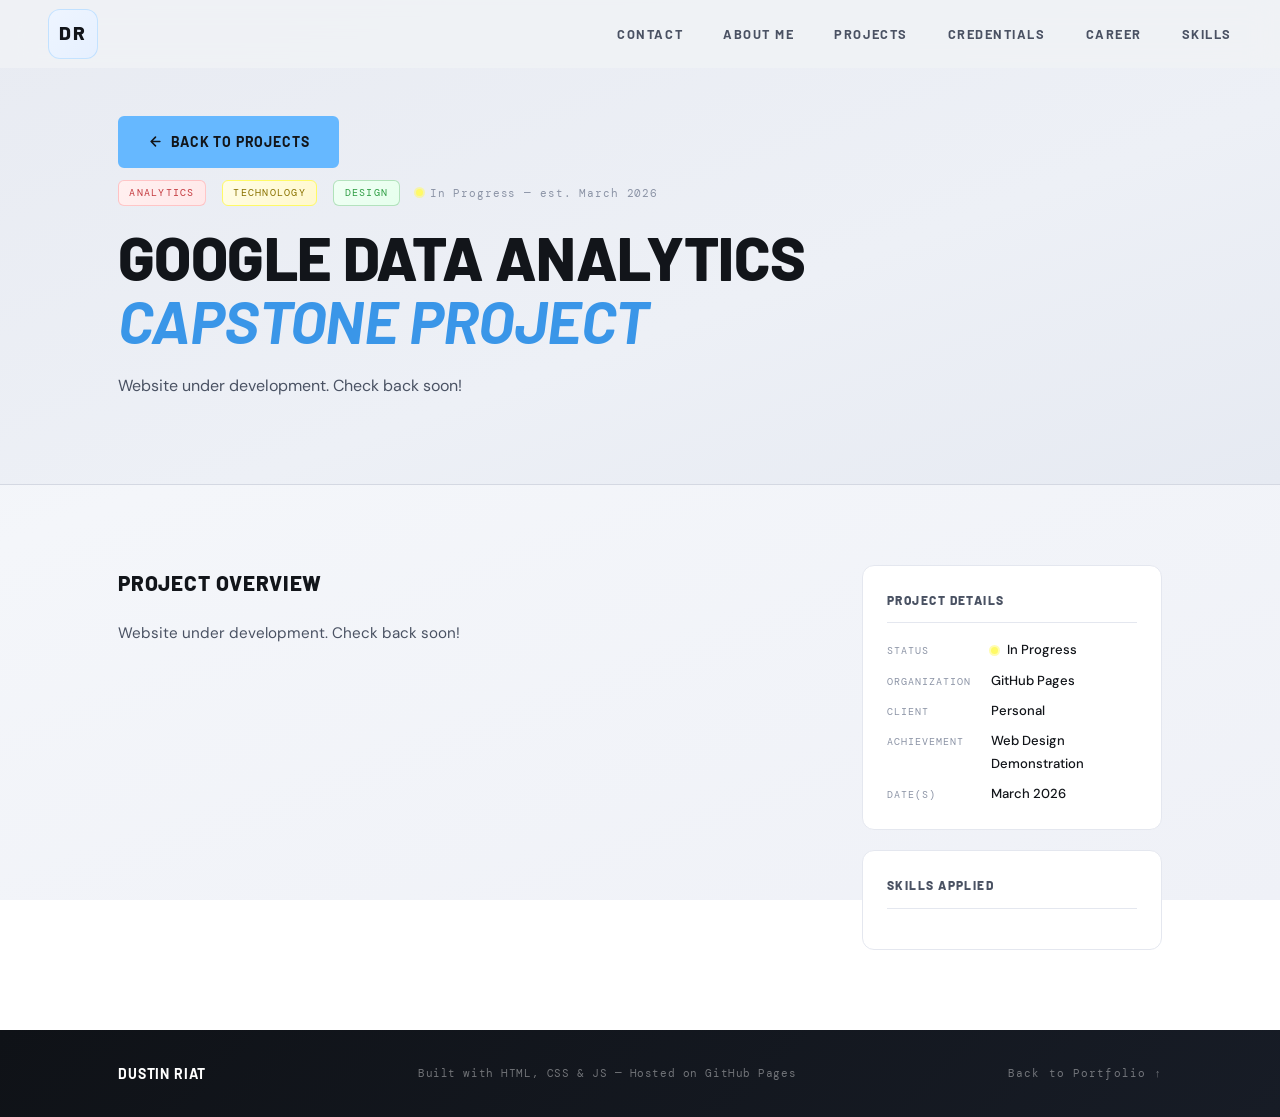
==== commit 617c2840: "Add files via upload" ====
--- a/code_analyst.html
+++ b/code_analyst.html
@@ -17,8 +17,9 @@
     </div>
     <ul class="nav__links">
       <li><a href="index.html#home">Contact</a></li>
+      <li><a href="index.html#about">About Me</a></li>
       <li><a href="index.html#projects">Projects</a></li>
-      <li><a href="index.html#certs">Credentials</a></li>
+      <li><a href="index.html#creds">Credentials</a></li>
       <li><a href="index.html#career">Career</a></li>
       <li><a href="index.html#skills">Skills</a></li>
     </ul>
@@ -29,9 +30,10 @@
 
   <div class="mobile-menu" id="mobileMenu">
     <ul>
-      <li><a href="index.html#home"     class="mobile-link">About Me</a></li>
+      <li><a href="index.html#home"     class="mobile-link">Contact</a></li>
+      <li><a href="index.html#about"    class="mobile-link">About Me</a></li>
       <li><a href="index.html#projects" class="mobile-link">Projects</a></li>
-      <li><a href="index.html#certs"    class="mobile-link">Certifications</a></li>
+      <li><a href="index.html#certs"    class="mobile-link">Credentials</a></li>
       <li><a href="index.html#career"   class="mobile-link">Career</a></li>
       <li><a href="index.html#skills"   class="mobile-link">Skills</a></li>
     </ul>
@@ -39,22 +41,20 @@
 
   <header class="subpage-hero">
     <div class="container">
-      <a href="index.html#projects" class="subpage-back-link">
-        <svg width="15" height="15" viewBox="0 0 24 24" fill="none" stroke="currentColor" stroke-width="2.5" stroke-linecap="round" stroke-linejoin="round"><path d="M19 12H5M12 5l-7 7 7 7"/></svg>
-        Back to Projects
-      </a>
+      <a href="index.html#projects" class="btn btn--primary">
+        <svg width="15" height="15" viewBox="0 0 24 24" fill="none" stroke="currentColor" stroke-width="2.5" stroke-linecap="round" stroke-linejoin="round"><path d="M19 12H5M12 5l-7 7 7 7"/></svg>Back to Projects</a>
       <div class="subpage-hero__eyebrow">
-        <span class="project-card__category">Data Science</span>
+        <span class="project-card__category--data">Analytics</span>
+        <span class="project-card__category--tech">Technology</span>
+        <span class="project-card__category--design">Design</span>
         <span class="subpage-hero__status">
           <span class="status-dot status-dot--progress"></span>
-          In Progress &mdash; est. April 2026
+          In Progress &mdash; est. March 2026
         </span>
       </div>
-      <h1 class="subpage-hero__title">Codecademy Data Scientist<br/><em>Portfolio Projects</em></h1>
+      <h1 class="subpage-hero__title">Google Data Analytics<br/><em>Capstone Project</em></h1>
       <p class="subpage-hero__sub">
-        A series of hands-on portfolio projects completed through Codecademy's Data Scientist: Analytics
-        career path. Each project targets a specific skill set — from writing Python scripts and querying
-        databases to applying statistical analysis and exploring machine learning fundamentals.
+        Website under development. Check back soon!
       </p>
     </div>
   </header>
@@ -66,64 +66,8 @@
         <div class="subpage-main">
 
           <section class="subpage-section">
-            <h2 class="subpage-section__heading">About This Path</h2>
-            <p>The Codecademy Data Scientist: Analytics career path is a structured, project-based curriculum covering the full scope of modern data science. Projects progress from foundational Python and data manipulation to advanced statistical methods and introductory machine learning.</p>
-            <p>Rather than a single capstone, this path produces a collection of portfolio-ready projects — each demonstrating a distinct, employer-relevant skill. All projects are published to GitHub as they are completed.</p>
-          </section>
-
-          <section class="subpage-section">
-            <h2 class="subpage-section__heading">Project Modules</h2>
-            <div class="subpage-steps">
-              <div class="subpage-step">
-                <span class="subpage-step__num">01</span>
-                <div>
-                  <h3>Python Fundamentals &amp; Data Manipulation</h3>
-                  <p>Core Python scripting, working with Pandas and NumPy to load, inspect, and transform datasets.</p>
-                </div>
-              </div>
-              <div class="subpage-step">
-                <span class="subpage-step__num">02</span>
-                <div>
-                  <h3>SQL &amp; PostgreSQL Queries</h3>
-                  <p>Database querying with PostgreSQL — joins, aggregations, subqueries, and window functions applied to structured datasets.</p>
-                </div>
-              </div>
-              <div class="subpage-step">
-                <span class="subpage-step__num">03</span>
-                <div>
-                  <h3>Data Visualization</h3>
-                  <p>Building charts and dashboards using Matplotlib, Seaborn, and other visualization libraries to communicate findings effectively.</p>
-                </div>
-              </div>
-              <div class="subpage-step">
-                <span class="subpage-step__num">04</span>
-                <div>
-                  <h3>Statistical Analysis</h3>
-                  <p>Hypothesis testing, probability distributions, regression analysis, and interpreting statistical significance.</p>
-                </div>
-              </div>
-              <div class="subpage-step">
-                <span class="subpage-step__num">05</span>
-                <div>
-                  <h3>Machine Learning Fundamentals</h3>
-                  <p>Introduction to supervised and unsupervised learning — classification, regression, and clustering using scikit-learn.</p>
-                </div>
-              </div>
-            </div>
-          </section>
-
-          <section class="subpage-section">
-            <h2 class="subpage-section__heading">Deliverables &amp; Links</h2>
-            <div class="subpage-links">
-              <div class="subpage-link-item subpage-link-item--placeholder">
-                <svg width="18" height="18" viewBox="0 0 24 24" fill="currentColor"><path d="M12 2C6.477 2 2 6.484 2 12.017c0 4.425 2.865 8.18 6.839 9.504.5.092.682-.217.682-.483 0-.237-.008-.868-.013-1.703-2.782.605-3.369-1.343-3.369-1.343-.454-1.158-1.11-1.466-1.11-1.466-.908-.62.069-.608.069-.608 1.003.07 1.531 1.032 1.531 1.032.892 1.53 2.341 1.088 2.91.832.092-.647.35-1.088.636-1.338-2.22-.253-4.555-1.113-4.555-4.951 0-1.093.39-1.988 1.029-2.688-.103-.253-.446-1.272.098-2.65 0 0 .84-.27 2.75 1.026A9.564 9.564 0 0 1 12 6.844a9.59 9.59 0 0 1 2.504.337c1.909-1.296 2.747-1.027 2.747-1.027.546 1.379.202 2.398.1 2.651.64.7 1.028 1.595 1.028 2.688 0 3.848-2.339 4.695-4.566 4.943.359.309.678.92.678 1.855 0 1.338-.012 2.419-.012 2.747 0 .268.18.58.688.482A10.019 10.019 0 0 0 22 12.017C22 6.484 17.522 2 12 2z"/></svg>
-                <div><span class="subpage-link-item__label">GitHub — Project Notebooks</span><span class="subpage-link-item__note">Published as projects are completed</span></div>
-              </div>
-              <div class="subpage-link-item subpage-link-item--placeholder">
-                <svg width="18" height="18" viewBox="0 0 24 24" fill="none" stroke="currentColor" stroke-width="2" stroke-linecap="round" stroke-linejoin="round"><path d="M14 2H6a2 2 0 0 0-2 2v16a2 2 0 0 0 2 2h12a2 2 0 0 0 2-2V8z"/><polyline points="14,2 14,8 20,8"/></svg>
-                <div><span class="subpage-link-item__label">Codecademy Profile</span><span class="subpage-link-item__note">Available upon completion</span></div>
-              </div>
-            </div>
+            <h2 class="subpage-section__heading">Project Overview</h2>
+            <p>Website under development. Check back soon!</p>
           </section>
 
         </div>
@@ -134,32 +78,22 @@
             <dl class="subpage-detail-list">
               <dt>Status</dt>
               <dd><span class="status-dot status-dot--progress"></span>&nbsp;In Progress</dd>
-              <dt>Est. Completion</dt>
-              <dd>April 2026</dd>
-              <dt>Certificate</dt>
-              <dd>Data Scientist: Analytics</dd>
-              <dt>Platform</dt>
-              <dd>Codecademy</dd>
-              <dt>Type</dt>
-              <dd>Career Path / Portfolio Projects</dd>
+              <dt>Organization</dt>
+              <dd>GitHub Pages</dd>
+              <dt>Client</dt>
+              <dd>Personal</dd>
+              <dt>Achievement</dt>
+              <dd>Web Design Demonstration</dd>
+              <dt>Date(s)</dt>
+              <dd>March 2026</dd>
             </dl>
           </div>
           <div class="subpage-sidebar__card">
             <h3>Skills Applied</h3>
             <div class="subpage-sidebar__tags">
-              <span class="tag tag--data">Python</span>
-              <span class="tag tag--data">PostgreSQL</span>
-              <span class="tag tag--data">Pandas</span>
-              <span class="tag tag--data">NumPy</span>
-              <span class="tag tag--data">Statistical Analysis</span>
-              <span class="tag tag--data">Data Visualization</span>
-              <span class="tag tag--data">Machine Learning</span>
-              <span class="tag tag--soft">Problem-Solving</span>
-              <span class="tag tag--soft">Critical Thinking</span>
-              <span class="tag tag--soft">Self-Motivation</span>
+              
             </div>
           </div>
-          <a href="index.html#projects" class="btn btn--primary btn--full">View All Projects</a>
         </aside>
 
       </div>
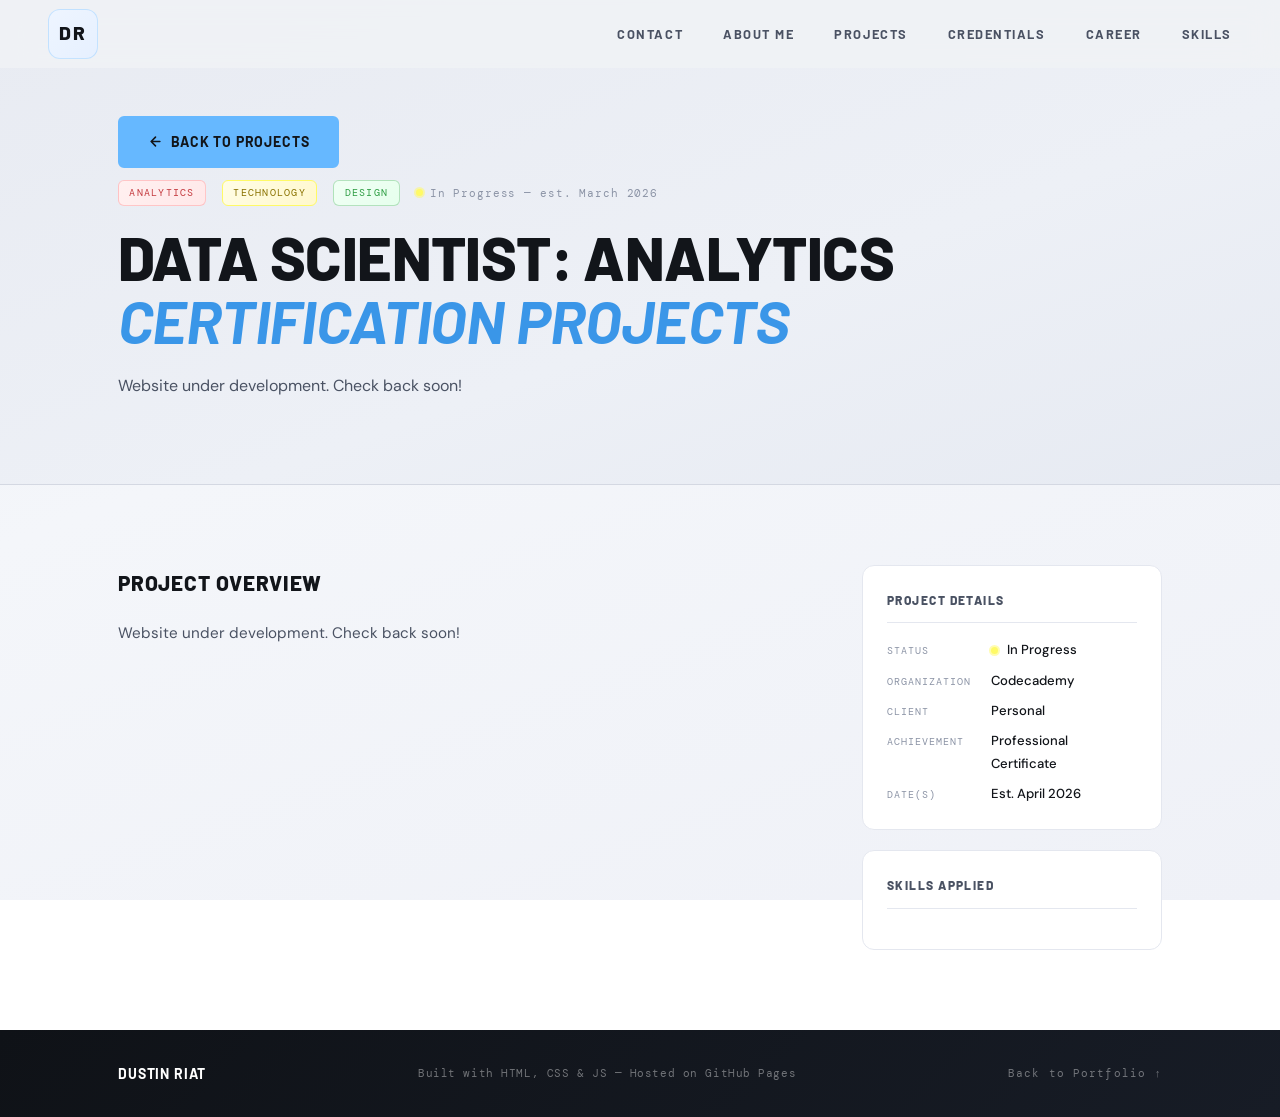
==== commit c041366d: "Update project details in code_analyst.html" ====
--- a/code_analyst.html
+++ b/code_analyst.html
@@ -52,7 +52,7 @@
           In Progress &mdash; est. March 2026
         </span>
       </div>
-      <h1 class="subpage-hero__title">Google Data Analytics<br/><em>Capstone Project</em></h1>
+      <h1 class="subpage-hero__title">Data Scientist: Analytics<br/><em>Certification Projects</em></h1>
       <p class="subpage-hero__sub">
         Website under development. Check back soon!
       </p>
@@ -79,13 +79,13 @@
               <dt>Status</dt>
               <dd><span class="status-dot status-dot--progress"></span>&nbsp;In Progress</dd>
               <dt>Organization</dt>
-              <dd>GitHub Pages</dd>
+              <dd>Codecademy</dd>
               <dt>Client</dt>
               <dd>Personal</dd>
               <dt>Achievement</dt>
-              <dd>Web Design Demonstration</dd>
+              <dd>Professional Certificate</dd>
               <dt>Date(s)</dt>
-              <dd>March 2026</dd>
+              <dd>Est. April 2026</dd>
             </dl>
           </div>
           <div class="subpage-sidebar__card">
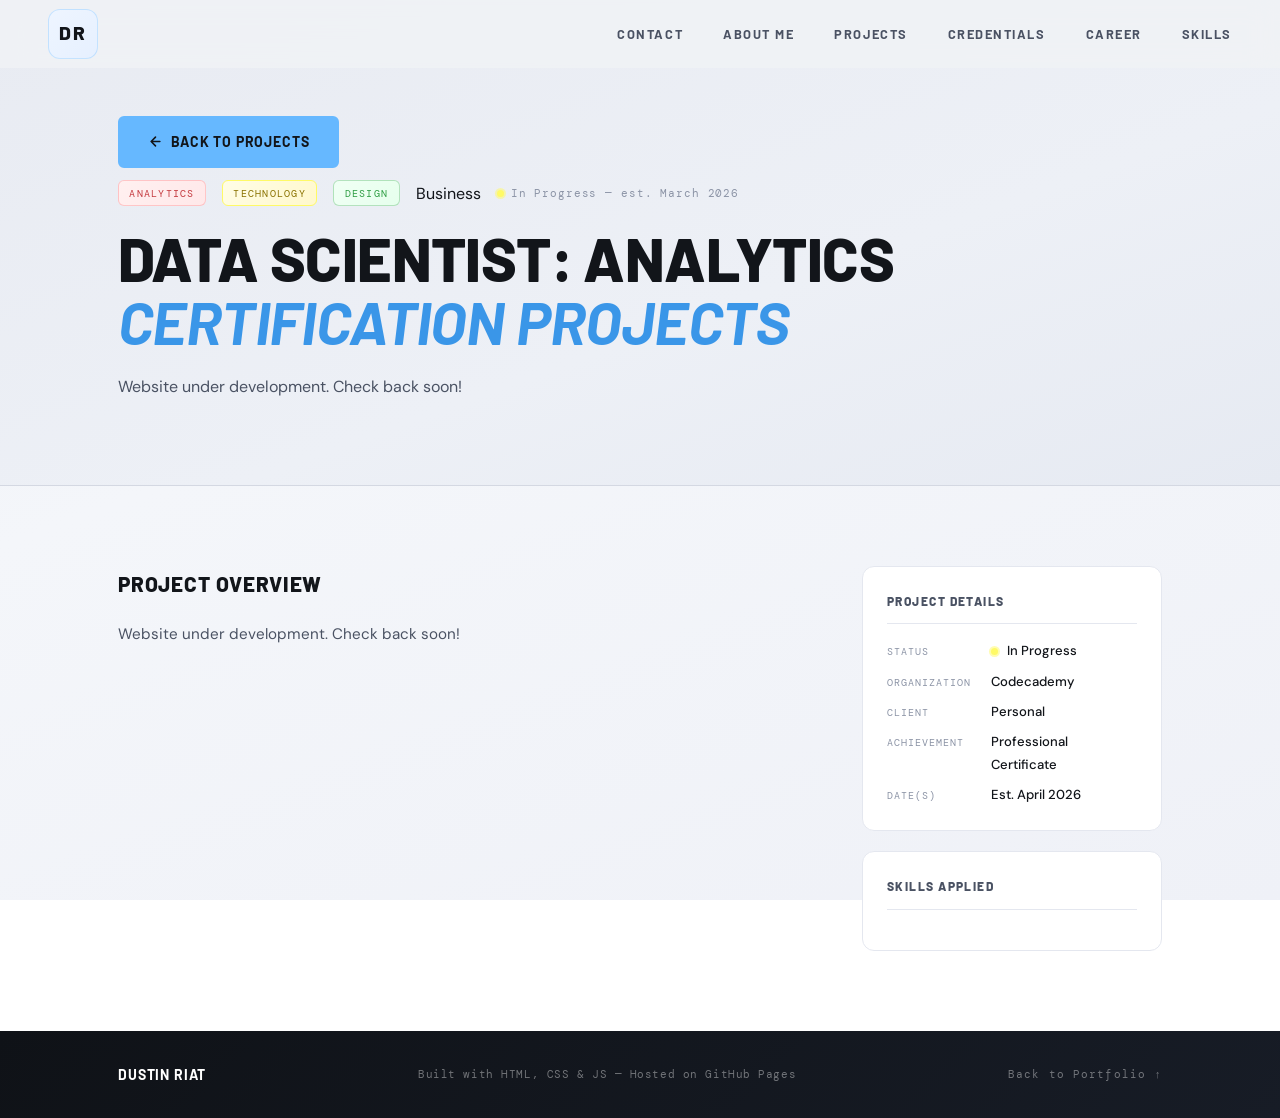
==== commit dcdcf4ff: "Add 'Business' category to project card" ====
--- a/code_analyst.html
+++ b/code_analyst.html
@@ -47,6 +47,7 @@
         <span class="project-card__category--data">Analytics</span>
         <span class="project-card__category--tech">Technology</span>
         <span class="project-card__category--design">Design</span>
+        <span class="project-card__category--soft">Business</span>
         <span class="subpage-hero__status">
           <span class="status-dot status-dot--progress"></span>
           In Progress &mdash; est. March 2026
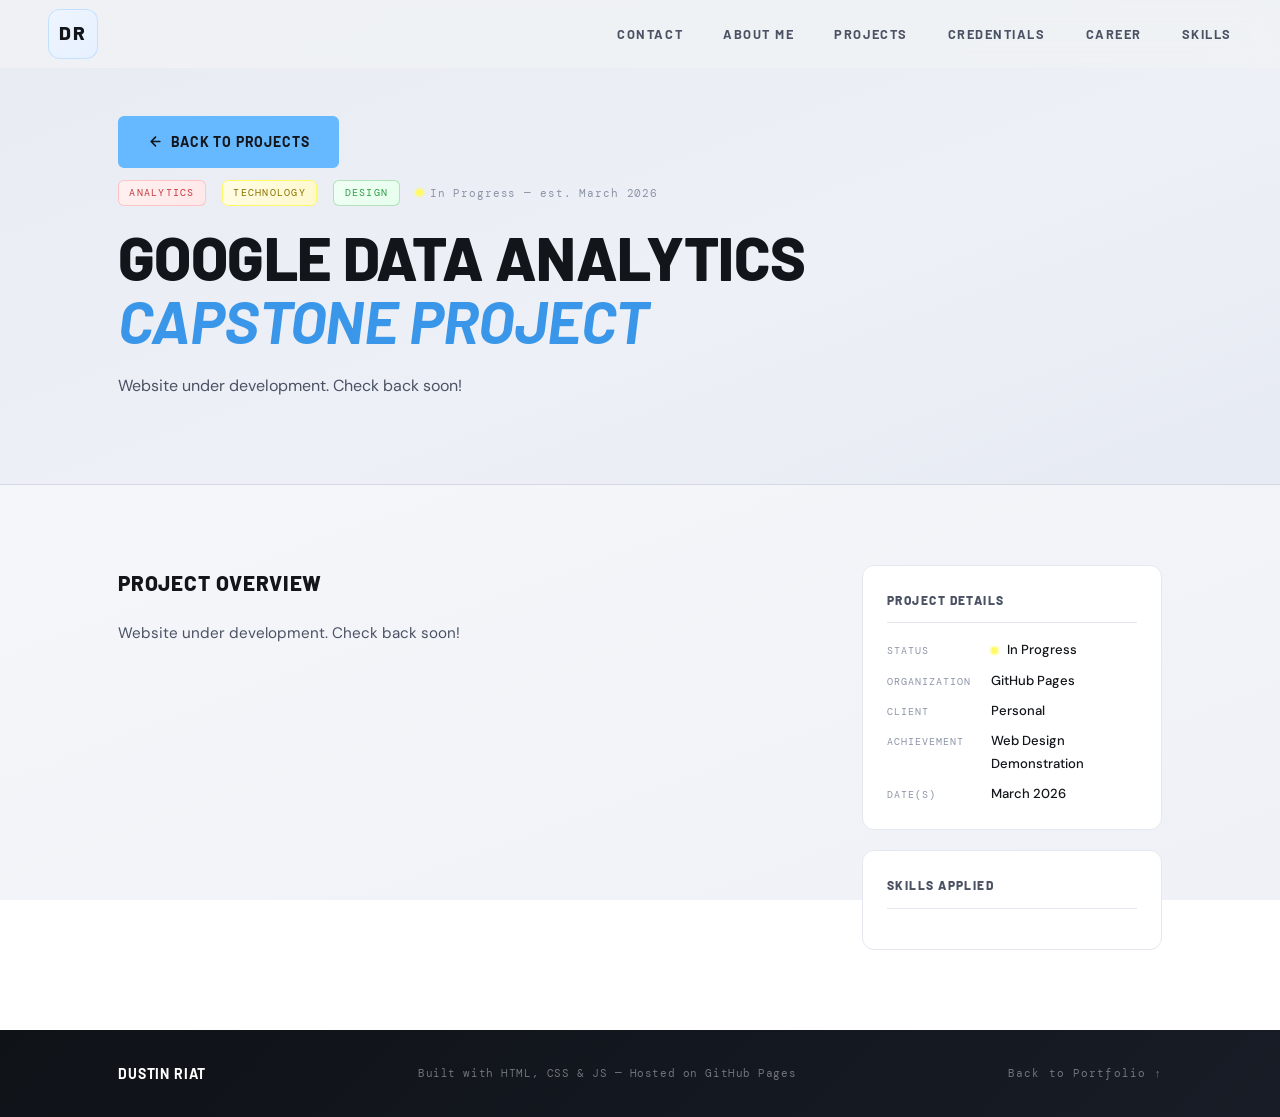
==== commit 651bac52: "Add files via upload" ====
--- a/code_analyst.html
+++ b/code_analyst.html
@@ -47,13 +47,12 @@
         <span class="project-card__category--data">Analytics</span>
         <span class="project-card__category--tech">Technology</span>
         <span class="project-card__category--design">Design</span>
-        <span class="project-card__category--soft">Business</span>
         <span class="subpage-hero__status">
           <span class="status-dot status-dot--progress"></span>
           In Progress &mdash; est. March 2026
         </span>
       </div>
-      <h1 class="subpage-hero__title">Data Scientist: Analytics<br/><em>Certification Projects</em></h1>
+      <h1 class="subpage-hero__title">Google Data Analytics<br/><em>Capstone Project</em></h1>
       <p class="subpage-hero__sub">
         Website under development. Check back soon!
       </p>
@@ -80,13 +79,13 @@
               <dt>Status</dt>
               <dd><span class="status-dot status-dot--progress"></span>&nbsp;In Progress</dd>
               <dt>Organization</dt>
-              <dd>Codecademy</dd>
+              <dd>GitHub Pages</dd>
               <dt>Client</dt>
               <dd>Personal</dd>
               <dt>Achievement</dt>
-              <dd>Professional Certificate</dd>
+              <dd>Web Design Demonstration</dd>
               <dt>Date(s)</dt>
-              <dd>Est. April 2026</dd>
+              <dd>March 2026</dd>
             </dl>
           </div>
           <div class="subpage-sidebar__card">
--- a/style.css
+++ b/style.css
@@ -14,22 +14,22 @@
   --yellow:      #FFFA66;
 
   /* ── Semantic tokens ── */
-  --color-bg:           #f0f2f5;
-  --color-bg-alt:       #e8eaee;
-  --color-surface:      #ffffff;
-  --color-ink:          #12151a;
-  --color-ink-muted:    #4a5263;
-  --color-ink-faint:    #8c94a6;
-  --color-border:       #d4d8e2;
+  --color-bg:         #f0f2f5;
+  --color-bg-alt:     #e8eaee;
+  --color-surface:    #ffffff;
+  --color-ink:        #12151a;
+  --color-ink-muted:  #4a5263;
+  --color-ink-faint:  #8c94a6;
+  --color-border:     #d4d8e2;
   --color-border-light: #e4e7ef;
 
-  --color-primary:       var(--blue);
-  --color-primary-dark:  var(--dark-blue);
-  --color-primary-light: var(--light-blue);
-  --color-accent:        var(--coral);
-  --color-accent-2:      var(--yellow);
-  --color-highlight:     var(--cyan);
-  --color-shadow:        var(--indigo);
+  --color-primary:        var(--blue);
+  --color-primary-dark:   var(--dark-blue);
+  --color-primary-light:  var(--light-blue);
+  --color-accent:         var(--coral);
+  --color-accent-2:       var(--yellow);
+  --color-highlight:      var(--cyan);
+  --color-shadow:         var(--indigo);
 
   /* ── Typography ── */
   --font-display: 'Barlow', sans-serif;
@@ -37,12 +37,12 @@
   --font-mono:    'DM Mono', monospace;
 
   /* ── Layout ── */
-  --nav-height:    68px;
-  --container-max: 1140px;
-  --container-pad: clamp(1.5rem, 5vw, 3rem);
-  --radius:        6px;
-  --radius-lg:     12px;
-  --transition:    0.22s ease;
+  --nav-height:      68px;
+  --container-max:   1140px;
+  --container-pad:   clamp(1.5rem, 5vw, 3rem);
+  --radius:          6px;
+  --radius-lg:       12px;
+  --transition:      0.22s ease;
 }
 
 /* ============================
@@ -188,6 +188,9 @@
   background: linear-gradient(135deg, #eef5ff, #e6f0ff);
   border: 1px solid rgba(102,184,255,0.3);
   border-radius: var(--radius-lg);
+  font-size: 0.75rem;
+  font-weight: 700;
+  color: var(--color-primary-dark);
   flex-shrink: 0;
 }
 
@@ -227,10 +230,8 @@
   transition: width var(--transition);
 }
 
-.nav__links a:hover         { color: var(--color-ink); }
-.nav__links a:hover::after  { width: 100%; }
-.nav__links a.active        { color: var(--color-ink); }
-.nav__links a.active::after { width: 100%; }
+.nav__links a:hover { color: var(--color-ink); }
+.nav__links a:hover::after { width: 100%; }
 
 .nav__hamburger {
   display: none;
@@ -282,9 +283,9 @@
 }
 
 /* ============================
-   HERO — index.html full-page header
-   ============================ */
-.hero {
+   MAIN — full header page
+   ============================ */
+.main {
   min-height: 100svh;
   display: flex;
   flex-direction: column;
@@ -297,14 +298,14 @@
 }
 
 /* ── Top row: headline + photo ── */
-.hero__inner {
+.main__inner {
   display: grid;
   grid-template-columns: 1fr 340px;
   gap: 4rem;
   align-items: center;
 }
 
-.hero__eyebrow {
+.main__eyebrow {
   display: flex;
   align-items: center;
   gap: 0.75rem;
@@ -314,7 +315,7 @@
   animation: fadeUp 0.8s 0.2s forwards;
 }
 
-.hero__tag {
+.main__tag {
   font-family: var(--font-mono);
   font-size: 0.72rem;
   letter-spacing: 0.1em;
@@ -322,9 +323,9 @@
   text-transform: uppercase;
 }
 
-.hero__divider { color: var(--blue); font-size: 0.875rem; }
-
-.hero__headline {
+.main__divider { color: var(--blue); font-size: 0.875rem; }
+
+.main__headline {
   display: flex;
   flex-direction: column;
   font-family: var(--font-display);
@@ -336,13 +337,13 @@
   margin-bottom: 1.75rem;
 }
 
-.hero__line    { opacity: 0; display: block; }
-.hero__line--1 { animation: fadeUp 0.8s 0.35s forwards; }
-.hero__line--2 { animation: fadeUp 0.8s 0.5s forwards;  color: var(--color-primary-dark); font-style: italic; margin-left: clamp(0.5rem, 10vw, 10rem); }
-.hero__line--3 { animation: fadeUp 0.8s 0.65s forwards; text-transform: none; font-size: 0.6em; }
-.hero__line--4 { animation: fadeUp 0.8s 0.8s forwards;  color: var(--color-primary-dark); font-style: italic; text-transform: none; font-size: 0.6em; margin-left: clamp(0.5rem, 15vw, 15rem); }
-
-.hero__sub {
+.main__line          { opacity: 0; display: block; }
+.main__line--1       { animation: fadeUp 0.8s 0.35s forwards; }
+.main__line--2       { animation: fadeUp 0.8s 0.5s forwards;  color: var(--color-primary-dark); font-style: italic; margin-left: clamp(0.5rem, 10vw, 10rem); }
+.main__line--3       { animation: fadeUp 0.8s 0.65s forwards; text-transform: none; font-size: 0.6em; }
+.main__line--4       { animation: fadeUp 0.8s 0.8s forwards;  color: var(--color-primary-dark); font-style: italic; text-transform: none; font-size: 0.6em; margin-left: clamp(0.5rem, 15vw, 15rem); }
+
+.main__sub {
   max-width: 50ch;
   font-size: 1rem;
   font-weight: 400;
@@ -353,14 +354,22 @@
   animation: fadeUp 0.8s 0.95s forwards;
 }
 
+.main__cta {
+  display: flex;
+  gap: 1rem;
+  flex-wrap: wrap;
+  opacity: 0;
+  animation: fadeUp 0.8s 1.05s forwards;
+}
+
 /* ── Photo column ── */
-.hero__photo-wrap {
+.main__photo-wrap {
   position: relative;
   opacity: 0;
   animation: fadeUp 0.9s 0.55s forwards;
 }
 
-.hero__photo-frame {
+.main__photo-frame {
   position: relative;
   border-radius: var(--radius-lg);
   overflow: hidden;
@@ -373,7 +382,7 @@
     0 4px 16px rgba(0,0,0,0.07);
 }
 
-.hero__photo {
+.main__photo {
   width: 100%; height: 100%;
   object-fit: cover;
   object-position: center top;
@@ -381,9 +390,9 @@
   transition: transform 0.55s ease;
 }
 
-.hero__photo-frame:hover .hero__photo { transform: scale(1.03); }
-
-.hero__photo-badge {
+.main__photo-frame:hover .main__photo { transform: scale(1.03); }
+
+.main__photo-badge {
   position: absolute;
   bottom: -0.875rem;
   left: -0.875rem;
@@ -397,7 +406,7 @@
   gap: 0.1rem;
 }
 
-.hero__badge-label {
+.main__badge-line {
   font-family: var(--font-mono);
   font-size: 0.62rem;
   text-transform: uppercase;
@@ -406,7 +415,7 @@
   display: block;
 }
 
-.hero__badge-label--bold {
+.main__badge-line--bold {
   font-family: var(--font-display);
   font-size: 0.75rem;
   font-weight: 800;
@@ -415,19 +424,850 @@
   text-transform: uppercase;
 }
 
-/* ── Contact strip (below headline + photo, inside hero) ── */
-.hero__contact-strip {
+/* ── Main contact strip (below main__inner) ── */
+.main__contact-strip {
+  display: flex;
   padding-top: 2rem;
   border-top: 1px solid var(--color-border);
   opacity: 0;
   animation: fadeUp 0.8s 1.2s forwards;
 }
 
-/* ============================
-   CONTACT — grid, links, and form
-   ============================ */
-
-/* Shared grid used inside hero strip and any standalone contact section */
+.main__contact-item {
+  display: flex;
+  align-items: center;
+  gap: 0.75rem;
+  padding: 1rem 1.25rem;
+  background: var(--color-surface);
+  border: 1px solid var(--color-border-light);
+  border-radius: var(--radius);
+  transition: all var(--transition);
+  box-shadow: 0 1px 4px rgba(0,0,0,0.04);
+}
+
+.main__contact-item:hover {
+  border-color: var(--blue);
+  box-shadow: 0 4px 16px rgba(102, 184, 255, 0.18);
+  transform: translateY(-2px);
+}
+
+.main__contact-icon {
+  display: flex;
+  align-items: center;
+  justify-content: center;
+  width: 34px; height: 34px;
+  background: linear-gradient(135deg, #eef5ff, #e6f0ff);
+  border-radius: var(--radius);
+  color: var(--color-primary-dark);
+  flex-shrink: 0;
+}
+
+.main__contact-icon svg { width: 16px; height: 16px; }
+
+.main__contact-text {
+  display: flex;
+  flex-direction: column;
+  gap: 0.1rem;
+  min-width: 0;
+}
+
+.main__contact-label {
+  font-family: var(--font-mono);
+  font-size: 0.62rem;
+  text-transform: uppercase;
+  letter-spacing: 0.1em;
+  color: var(--color-ink-faint);
+}
+
+.main__contact-value {
+  font-family: var(--font-body);
+  font-size: 0.8rem;
+  font-weight: 500;
+  color: var(--color-ink);
+  white-space: nowrap;
+  overflow: hidden;
+  text-overflow: ellipsis;
+}
+
+.main__scroll-hint {
+  display: none; /* hidden — contact strip replaces the scroll cue */
+}
+
+/* ============================
+   PROJECTS — intro + cards
+   ============================ */
+.projects__intro {
+  max-width: 72ch;
+  margin-bottom: 3rem;
+}
+
+.projects__heading {
+  font-family: var(--font-display);
+  font-size: clamp(2rem, 4vw, 2.75rem);
+  font-weight: 800;
+  text-transform: uppercase;
+  line-height: 1.1;
+  letter-spacing: -0.01em;
+  margin-bottom: 1.25rem;
+}
+
+.projects__intro p {
+  color: var(--color-ink-muted);
+  font-size: 0.95rem;
+  line-height: 1.75;
+  margin-bottom: 0.9rem;
+}
+
+.projects__cards {
+  display: grid;
+  grid-template-columns: repeat(2, 1fr);
+  gap: 1.25rem;
+}
+
+.project-card {
+  display: flex;
+  flex-direction: column;
+  gap: 0.75rem;
+  background: var(--color-surface);
+  border: 1px solid var(--color-border-light);
+  border-radius: var(--radius-lg);
+  padding: 1.75rem;
+  transition: all var(--transition);
+  position: relative;
+  overflow: hidden;
+  cursor: pointer;
+}
+
+.project-card::before {
+  content: '';
+  position: absolute;
+  top: 0; left: 0; right: 0;
+  height: 3px;
+  background: linear-gradient(90deg, var(--blue), var(--indigo));
+  opacity: 0;
+  transition: opacity 0.3s ease;
+}
+
+.project-card:hover {
+  border-color: var(--blue);
+  box-shadow: 0 10px 36px rgba(102,184,255,0.15);
+  transform: translateY(-3px);
+}
+
+.project-card:hover::before { opacity: 1; }
+
+.project-card--placeholder {
+  background: linear-gradient(135deg, #f8f9fc, #f2f5fb);
+}
+
+.project-card__top {
+  display: flex;
+  align-items: center;
+  justify-content: space-between;
+}
+
+.project-card__category--tech {
+  font-family: var(--font-mono);
+  font-size: 0.65rem;
+  text-transform: uppercase;
+  letter-spacing: 0.12em;
+  background: linear-gradient(135deg, #fffde6, #fff8cc);
+  color: #8a7200;
+  border: 1px solid rgba(255, 250, 102, 1);
+  border-radius: var(--radius);
+  padding: 0.2rem 0.65rem;
+}
+
+.project-card__category--data {
+  font-family: var(--font-mono);
+  font-size: 0.65rem;
+  text-transform: uppercase;
+  letter-spacing: 0.12em;
+  background: linear-gradient(135deg, #fff0f0, #ffe8e9);
+  color: #c43a3f;
+  border: 1px solid rgba(255, 102, 107, 0.3);
+  border-radius: var(--radius);
+  padding: 0.2rem 0.65rem;
+}
+
+.project-card__category--design {
+  font-family: var(--font-mono);
+  font-size: 0.65rem;
+  text-transform: uppercase;
+  letter-spacing: 0.12em;
+  background: linear-gradient(135deg, #f0fff4, #e6ffed);
+  color: #2f9e44;
+  border: 1px solid rgba(47, 158, 68, 0.3);
+  border-radius: var(--radius);
+  padding: 0.2rem 0.65rem;
+}
+
+.project-card__arrow {
+  font-size: 1.1rem;
+  color: var(--color-ink-faint);
+  transition: color var(--transition), transform var(--transition);
+}
+
+.project-card:hover .project-card__arrow {
+  color: var(--color-accent);
+  transform: translate(2px, -2px);
+}
+
+.project-card__title {
+  display: inline-flex;
+  align-items: flex-end;
+  font-family: var(--font-display);
+  line-height: 1.25;
+  gap: 0.25rem;
+  transition: color var(--transition);
+}
+
+
+.project-card__title h3 {
+  font-size: 1.1rem;
+  font-weight: 700;
+  color: var(--color-ink);
+}
+
+.project-card__title h4 {
+  font-size: 1rem;
+  font-weight: 400;
+  color: var(--color-ink-muted);
+}
+
+.project-card:hover .project-card__title h3 { color: var(--color-primary-dark); }
+.project-card:hover .project-card__title h4 { color: var(--color-primary-dark); }
+
+.project-card__desc {
+  font-size: 0.85rem;
+  color: var(--color-ink-muted);
+  line-height: 1.65;
+  flex: 1;
+}
+
+.project-card__tags {
+  display: flex;
+  flex-wrap: wrap;
+  gap: 0.35rem;
+}
+
+.project-card__tags span {
+  font-family: var(--font-mono);
+  font-size: 0.62rem;
+  padding: 0.2rem 0.55rem;
+  background: var(--color-bg-alt);
+  color: var(--color-ink-muted);
+  border-radius: var(--radius);
+  border: 1px solid var(--color-border);
+  letter-spacing: 0.04em;
+}
+
+.project-card__status {
+  display: flex;
+  align-items: center;
+  gap: 0.5rem;
+  font-family: var(--font-mono);
+  font-size: 0.65rem;
+  color: var(--color-ink-faint);
+  letter-spacing: 0.06em;
+  padding-top: 0.5rem;
+  border-top: 1px solid var(--color-border-light);
+}
+
+.status-dot {
+  width: 7px; height: 7px;
+  border-radius: 50%;
+  flex-shrink: 0;
+  display: inline-block;
+}
+
+.status-dot--active {
+  background: var(--cyan);
+  box-shadow: 0 0 0 2px rgba(62,207,142,0.3);
+}
+
+.status-dot--progress {
+  background: var(--yellow);
+  box-shadow: 0 0 0 2px rgba(255,250,102,0.3);
+  animation: pulse-dot 2s infinite;
+}
+
+.status-dot--inactive {
+  background: var(--coral);
+  box-shadow: 0 0 0 2px rgba(255,102,107,0.3);
+  animation: pulse-dot 2s infinite;
+}
+
+@keyframes pulse-dot {
+  0%, 100% { box-shadow: 0 0 0 2px rgba(255,250,102,0.3); }
+  50%       { box-shadow: 0 0 0 5px rgba(255,250,102,0.1); }
+}
+
+/* ============================
+   CERTIFICATIONS
+   ============================ */
+.certs__heading {
+  font-family: var(--font-display);
+  font-size: clamp(2rem, 4vw, 2.75rem);
+  font-weight: 800;
+  text-transform: uppercase;
+  line-height: 1.1;
+  letter-spacing: -0.01em;
+  margin-bottom: 0.75rem;
+}
+
+.certs__sub {
+  font-size: 0.9rem;
+  color: var(--color-ink-muted);
+  margin-bottom: 2.5rem;
+  max-width: 56ch;
+}
+
+.certs__grid {
+  display: grid;
+  grid-template-columns: repeat(2, 1fr);
+  gap: 1.5rem;
+}
+
+.cert-card {
+  background: var(--color-surface);
+  border: 1px solid var(--color-border-light);
+  border-radius: var(--radius-lg);
+  overflow: hidden;
+  transition: all var(--transition);
+}
+
+.cert-card:hover {
+  box-shadow: 0 10px 36px rgba(102,184,255,0.13);
+  transform: translateY(-2px);
+}
+
+.cert-card__img-wrap {
+  width: 100%;
+  aspect-ratio: 16 / 9;
+  overflow: hidden;
+  background: linear-gradient(135deg, #e6eaf4, #dde3f0);
+  border-bottom: 1px solid var(--color-border-light);
+}
+
+.cert-card__img-wrap img {
+  width: 100%; height: 100%;
+  object-fit: cover;
+  display: block;
+}
+
+.cert-card__placeholder {
+  width: 100%; height: 100%;
+  display: flex;
+  flex-direction: column;
+  align-items: center;
+  justify-content: center;
+  gap: 0.75rem;
+}
+
+.cert-card__placeholder span {
+  font-family: var(--font-mono);
+  font-size: 0.68rem;
+  text-transform: uppercase;
+  letter-spacing: 0.1em;
+  color: var(--color-ink-faint);
+}
+
+.cert-card__body {
+  padding: 1.5rem;
+  display: flex;
+  flex-direction: column;
+  gap: 0.5rem;
+}
+
+.cert-card__issuer {
+  font-family: var(--font-mono);
+  font-size: 0.65rem;
+  text-transform: uppercase;
+  letter-spacing: 0.12em;
+  color: var(--color-primary-dark);
+}
+
+.cert-card__title {
+  font-family: var(--font-display);
+  font-size: 1.1rem;
+  font-weight: 700;
+  color: var(--color-ink);
+  line-height: 1.25;
+}
+
+.cert-card__desc {
+  font-size: 0.83rem;
+  color: var(--color-ink-muted);
+  line-height: 1.6;
+}
+
+.cert-card__meta {
+  display: flex;
+  align-items: center;
+  justify-content: space-between;
+  padding-top: 0.75rem;
+  border-top: 1px solid var(--color-border-light);
+  margin-top: 0.25rem;
+}
+
+.cert-card__status {
+  display: flex;
+  align-items: center;
+  gap: 0.4rem;
+  font-family: var(--font-mono);
+  font-size: 0.65rem;
+  letter-spacing: 0.07em;
+}
+
+.cert-card__status--progress { color: #b08800; }
+
+.cert-card__eta {
+  font-family: var(--font-mono);
+  font-size: 0.65rem;
+  letter-spacing: 0.07em;
+  color: var(--color-ink-faint);
+}
+
+/* ============================
+   CAREER
+   ============================ */
+.career__heading {
+  font-family: var(--font-display);
+  font-size: clamp(2rem, 4vw, 2.75rem);
+  font-weight: 800;
+  text-transform: uppercase;
+  line-height: 1.1;
+  margin-bottom: 1.5rem;
+  letter-spacing: -0.01em;
+}
+
+.career__grid {
+  display: grid;
+  grid-template-columns: 1fr 280px;
+  gap: 3.5rem;
+  align-items: start;
+  margin-top: 3rem;
+}
+
+.career__stats {
+  display: flex;
+  gap: 0;
+  padding-bottom: 2.5rem;
+  border-bottom: 1px solid var(--color-border);
+}
+
+.stat {
+  flex: 1;
+  padding: 0 1.5rem 0 1.5rem;
+  border-right: 1px solid var(--color-border);
+}
+.stat:first-child { padding-left: 0; }
+.stat:last-child  { border-right: none; padding-right: 0; }
+
+.stat__value {
+  display: block;
+  font-family: var(--font-display);
+  font-size: 1.75rem;
+  font-weight: 800;
+  color: var(--color-accent);
+  line-height: 1;
+  margin-bottom: 0.3rem;
+}
+
+.stat__label {
+  font-family: var(--font-mono);
+  font-size: 0.68rem;
+  text-transform: uppercase;
+  letter-spacing: 0.08em;
+  line-height: 1.2;
+  display: inline-block;
+  color: var(--color-ink-muted);
+}
+
+/* ── Vertical Timeline Sidebar ── */
+.career__timeline {
+  position: relative;
+  padding-left: 1.25rem;
+}
+
+.career__timeline::before {
+  content: '';
+  position: absolute;
+  top: 8px;
+  left: 0;
+  width: 2px;
+  height: calc(100% - 8px);
+  background: linear-gradient(to bottom, var(--indigo), var(--blue), var(--cyan));
+  border-radius: 2px;
+}
+
+.timeline-item {
+  position: relative;
+  padding-bottom: 2rem;
+}
+
+.timeline-item:last-child { padding-bottom: 0; }
+
+.timeline-item::before {
+  content: '';
+  position: absolute;
+  left: -1.5rem;
+  top: 6px;
+  width: 10px; height: 10px;
+  border-radius: 50%;
+  background: var(--light-blue);
+  border: 2px solid var(--color-surface);
+  box-shadow: 0 0 0 2px var(--dark-blue);
+  transition: background var(--transition);
+}
+
+.timeline-item__era {
+  font-family: var(--font-mono);
+  font-size: 0.62rem;
+  text-transform: uppercase;
+  letter-spacing: 0.1em;
+  color: var(--color-ink);
+  margin-bottom: 0.2rem;
+}
+
+.timeline-item__current {
+  font-family: var(--font-display);
+  font-size: 0.875rem;
+  font-weight: 700;
+  color: var(--color-primary-light);
+  line-height: 1.3;
+  margin-bottom: 0.15rem;
+}
+
+.timeline-item__title {
+  font-family: var(--font-display);
+  font-size: 0.875rem;
+  font-weight: 700;
+  color: var(--color-primary-dark);
+  line-height: 1.3;
+  margin-bottom: 0.15rem;
+}
+
+.timeline-item__edu {
+  font-family: var(--font-display);
+  font-size: 0.875rem;
+  font-weight: 700;
+  color: var(--color-accent);
+  line-height: 1.3;
+  margin-bottom: 0.15rem;
+}
+
+.timeline-item__sub {
+  font-size: 0.78rem;
+  color: var(--color-ink-muted);
+  line-height: 1.45;
+}
+
+/* ============================
+   SKILLS
+   ============================ */
+.skills__heading {
+  font-family: var(--font-display);
+  font-size: clamp(2rem, 4vw, 2.75rem);
+  font-weight: 800;
+  text-transform: uppercase;
+  line-height: 1.1;
+  letter-spacing: -0.01em;
+  margin-bottom: 3rem;
+}
+
+.skills__grid {
+  display: grid;
+  grid-template-columns: repeat(3, 1fr);
+  gap: 1.5rem;
+}
+
+.skill-card {
+  background: var(--color-surface);
+  border: 1px solid var(--color-border);
+  border-radius: var(--radius-lg);
+  padding: 1rem;
+  transition: all var(--transition);
+  position: relative;
+  overflow: hidden;
+}
+
+.skill-card::before {
+  content: '';
+  position: absolute;
+  top: 0; left: 0; right: 0;
+  height: 3px;
+  background: linear-gradient(90deg, var(--blue), var(--indigo));
+  opacity: 0;
+  transition: opacity 0.3s ease;
+}
+
+.skill-card:hover {
+  border-color: var(--blue);
+  box-shadow: 0 8px 32px rgba(102, 184, 255, 0.15);
+  transform: translateY(-3px);
+}
+
+.skill-card:hover::before { opacity: 1; }
+
+.skill-card h3 {
+  font-family: var(--font-display);
+  font-size: 0.95rem;
+  font-weight: 800;
+  text-transform: uppercase;
+  letter-spacing: 0.06em;
+  margin-bottom: 0.35rem;
+  color: var(--color-ink);
+}
+
+.skill-card p {
+  font-family: var(--font-display);
+  font-size: 0.75rem;
+  letter-spacing: 0.06em;
+  margin: 0 0.65rem 0.65rem 0.65rem;
+  color: var(--color-ink-muted);
+}
+
+/* ── Skill tag + proficiency bar rows ── */
+.skill-card__tags {
+  display: flex;
+  flex-direction: column;
+  gap: 0.25rem;
+}
+
+.skill-row__bars {
+  display: flex;
+  gap: 4px;
+}
+
+/* — Tech: yellow */
+.skill-row--tech {
+  background: linear-gradient(135deg, #2a2400, #1e1b00);
+  border-color: rgba(255, 210, 40, 0.18);
+  border: 1px solid;
+  border-radius: var(--radius-lg);
+  padding: 0.55rem;
+  transition: all var(--transition);
+  position: relative;
+  overflow: hidden;
+}
+
+.skill-row--tech .skill-row__label  {
+  font-family: var(--font-mono);
+  font-size: 0.85rem;
+  font-weight: 500;
+  letter-spacing: 0.05em;
+  color: var(--yellow);
+}
+
+.skill-row--tech .skill-bar {
+  height: 6px;
+  flex: 1;
+  border-radius: 3px;
+  transition: background 0.3s ease;
+  background: linear-gradient(90deg, #B8A800, #E4FF47);
+}
+
+/* — Data: coral */
+.skill-row--data {
+  background: linear-gradient(135deg, #260a09, #1e0707);
+  border-color: rgba(255, 102, 107, 0.18);
+  border: 1px solid;
+  border-radius: var(--radius-lg);
+  padding: 0.55rem;
+  transition: all var(--transition);
+  position: relative;
+  overflow: hidden;
+}
+
+.skill-row--data .skill-row__label  {
+  font-family: var(--font-mono);
+  font-size: 0.85rem;
+  font-weight: 500;
+  letter-spacing: 0.05em;
+  color: var(--coral);
+}
+
+.skill-row--data .skill-bar {
+  height: 6px;
+  flex: 1;
+  border-radius: 3px;
+  transition: background 0.3s ease;
+  background: linear-gradient(90deg, #C4454A, #FF66B8);
+}
+
+/* — Soft: blue */
+.skill-row--soft {
+  background: linear-gradient(135deg, #071525, #060f1c);
+  border-color: rgba(102, 184, 255, 0.18);
+  border: 1px solid;
+  border-radius: var(--radius-lg);
+  padding: 0.55rem;
+  transition: all var(--transition);
+  position: relative;
+  overflow: hidden;
+}
+
+.skill-row--soft .skill-row__label  {
+  font-family: var(--font-mono);
+  font-size: 0.85rem;
+  font-weight: 500;
+  letter-spacing: 0.05em;
+  color: var(--blue);
+}
+
+.skill-row--soft .skill-bar {
+  height: 6px;
+  flex: 1;
+  border-radius: 3px;
+  transition: background 0.3s ease;
+  background: linear-gradient(90deg, var(--dark-blue), var(--cyan));
+}
+
+/* ============================
+   CAREER
+   ============================ */
+.career__heading {
+  font-family: var(--font-display);
+  font-size: clamp(2rem, 4vw, 2.75rem);
+  font-weight: 800;
+  text-transform: uppercase;
+  line-height: 1.1;
+  letter-spacing: -0.01em;
+  margin-bottom: 3rem;
+}
+
+.career__list { display: flex; flex-direction: column; }
+
+.career-item {
+  display: grid;
+  grid-template-columns: 1fr;
+  gap: 2.25rem;
+  padding: 2.25rem 0;
+  border-bottom: 1px solid var(--color-border);
+  transition: background var(--transition);
+  position: relative;
+}
+
+.career-item:first-child {padding-top: 0; }
+.career-item:last-child { border-bottom: none; padding-bottom: 0; }
+
+.career-item::after {
+  content: attr(data-index);
+  position: absolute;
+  top: 2rem; right: 0;
+  font-family: var(--font-display);
+  font-size: 5rem;
+  font-weight: 800;
+  color: var(--color-border-light);
+  line-height: 1;
+  pointer-events: none;
+  transition: color var(--transition);
+}
+
+.career-item:hover::after { color: rgba(102, 184, 255, 0.12); }
+
+.career-item__meta {
+  display: flex;
+  flex-direction: column;
+  gap: 0.4rem;
+  padding-top: 0.25rem;
+}
+
+.career-item__type {
+  font-family: var(--font-display);
+  font-size: 0.7rem;
+  font-weight: 800;
+  text-transform: uppercase;
+  letter-spacing: 0.12em;
+  color: var(--color-primary-dark);
+}
+
+.career-item__year {
+  font-family: var(--font-mono);
+  font-size: 0.68rem;
+  letter-spacing: 0.06em;
+  color: var(--color-ink-faint);
+  margin-bottom: 0.75rem;
+}
+
+.career-item__content h3 {
+  font-family: var(--font-display);
+  font-size: 1.2rem;
+  font-weight: 700;
+  line-height: 1.25;
+  margin-bottom: 0.5rem;
+  transition: color var(--transition);
+}
+
+.career-item:hover .career-item__content h3 { color: var(--color-primary-dark); }
+
+.career-item__org {
+  font-family: var(--font-mono);
+  font-size: 0.7rem;
+  letter-spacing: 0.05em;
+  color: var(--color-ink-faint);
+  text-transform: uppercase;
+  display: block;
+}
+
+.career-item__content ul {
+  font-size: 0.875rem;
+  color: var(--color-ink-muted);
+  line-height: 1.72;
+  list-style-type: disc;
+  padding-left: 1rem;
+  max-width: 65ch;
+  margin-bottom: 1rem;
+}
+
+.career-item__tags {
+  display: flex;
+  flex-wrap: wrap;
+  gap: 0.4rem;
+}
+
+/* Base tag */
+.tag {
+  font-family: var(--font-mono);
+  font-size: 0.85rem;
+  font-weight: 500;
+  padding: 0.25rem 0.65rem;
+  border-radius: 100px;
+  border: 1px solid transparent;
+  letter-spacing: 0.05em;
+}
+
+/* Technology tag — yellow */
+.tag--tech {
+  background: linear-gradient(135deg, #fffde6, #fff8cc);
+  color: #8a7200;
+  border-color: rgba(255, 250, 102, 0.6);
+}
+ 
+/* Analytics tag — coral */
+.tag--data {
+  background: linear-gradient(135deg, #fff0f0, #ffe8e9);
+  color: #c43a3f;
+  border-color: rgba(255, 102, 107, 0.3);
+}
+ 
+/* Personal tag — blue */
+.tag--soft {
+  background: linear-gradient(135deg, #eef5ff, #e8eeff);
+  color: var(--color-primary-dark);
+  border-color: rgba(102, 184, 255, 0.3);
+}
+
+/* ============================
+   CONTACT (main section)
+   ============================ */
+.contact__form-section {
+  padding: clamp(3rem, 6vw, 4.5rem) 0;
+  background: linear-gradient(160deg, #e8ebf2 0%, #edf0f6 60%, #e6eaf2 100%);
+}
+
 .contact__grid {
   display: grid;
   grid-template-columns: 1fr 1fr;
@@ -484,7 +1324,9 @@
   flex-shrink: 0;
 }
 
-/* ── Contact form ── */
+/* ============================
+   FORM
+   ============================ */
 .contact__form {
   display: flex;
   flex-direction: column;
@@ -535,788 +1377,6 @@
 .form-note.error   { color: var(--coral); }
 
 /* ============================
-   ABOUT
-   ============================ */
-.about__heading {
-  font-family: var(--font-display);
-  font-size: clamp(2rem, 4vw, 2.75rem);
-  font-weight: 800;
-  text-transform: uppercase;
-  line-height: 1.1;
-  letter-spacing: -0.01em;
-  margin-bottom: 1.5rem;
-}
-
-.about p {
-  color: var(--color-ink-muted);
-  font-size: 0.95rem;
-  line-height: 1.78;
-  max-width: 72ch;
-  margin-bottom: 1rem;
-}
-
-/* ============================
-   PROJECTS
-   ============================ */
-.projects__intro {
-  max-width: 72ch;
-  margin-bottom: 3rem;
-}
-
-.projects__heading {
-  font-family: var(--font-display);
-  font-size: clamp(2rem, 4vw, 2.75rem);
-  font-weight: 800;
-  text-transform: uppercase;
-  line-height: 1.1;
-  letter-spacing: -0.01em;
-  margin-bottom: 1.25rem;
-}
-
-.projects__intro p {
-  color: var(--color-ink-muted);
-  font-size: 0.95rem;
-  line-height: 1.75;
-  margin-bottom: 0.9rem;
-}
-
-.projects__cards {
-  display: grid;
-  grid-template-columns: repeat(2, 1fr);
-  gap: 1.25rem;
-}
-
-/* ── Project card ── */
-.project-card {
-  display: flex;
-  flex-direction: column;
-  gap: 0.75rem;
-  background: var(--color-surface);
-  border: 1px solid var(--color-border-light);
-  border-radius: var(--radius-lg);
-  padding: 1.75rem;
-  transition: all var(--transition);
-  position: relative;
-  overflow: hidden;
-  cursor: pointer;
-}
-
-.project-card::before {
-  content: '';
-  position: absolute;
-  top: 0; left: 0; right: 0;
-  height: 3px;
-  background: linear-gradient(90deg, var(--blue), var(--indigo));
-  opacity: 0;
-  transition: opacity 0.3s ease;
-}
-
-.project-card:hover {
-  border-color: var(--blue);
-  box-shadow: 0 10px 36px rgba(102,184,255,0.15);
-  transform: translateY(-3px);
-}
-
-.project-card:hover::before { opacity: 1; }
-
-.project-card--placeholder {
-  background: linear-gradient(135deg, #f8f9fc, #f2f5fb);
-}
-
-.project-card__top {
-  display: flex;
-  align-items: center;
-  justify-content: space-between;
-}
-
-/* ── Category badges ── */
-
-/* Base — blue (used on subpage eyebrows and as fallback) */
-.project-card__category {
-  font-family: var(--font-mono);
-  font-size: 0.65rem;
-  text-transform: uppercase;
-  letter-spacing: 0.12em;
-  border-radius: var(--radius);
-  padding: 0.2rem 0.65rem;
-  background: linear-gradient(135deg, #eef5ff, #e8eeff);
-  color: var(--color-primary-dark);
-  border: 1px solid rgba(102, 184, 255, 0.3);
-}
-
-/* Technology — yellow */
-.project-card__category--tech {
-  font-family: var(--font-mono);
-  font-size: 0.65rem;
-  text-transform: uppercase;
-  letter-spacing: 0.12em;
-  background: linear-gradient(135deg, #fffde6, #fff8cc);
-  color: #8a7200;
-  border: 1px solid rgba(255, 250, 102, 1);
-  border-radius: var(--radius);
-  padding: 0.2rem 0.65rem;
-}
-
-/* Analytics / data — coral */
-.project-card__category--data {
-  font-family: var(--font-mono);
-  font-size: 0.65rem;
-  text-transform: uppercase;
-  letter-spacing: 0.12em;
-  background: linear-gradient(135deg, #fff0f0, #ffe8e9);
-  color: #c43a3f;
-  border: 1px solid rgba(255, 102, 107, 0.3);
-  border-radius: var(--radius);
-  padding: 0.2rem 0.65rem;
-}
-
-/* Design / web — green */
-.project-card__category--design {
-  font-family: var(--font-mono);
-  font-size: 0.65rem;
-  text-transform: uppercase;
-  letter-spacing: 0.12em;
-  background: linear-gradient(135deg, #f0fff4, #e6ffed);
-  color: #2f9e44;
-  border: 1px solid rgba(47, 158, 68, 0.3);
-  border-radius: var(--radius);
-  padding: 0.2rem 0.65rem;
-}
-
-.project-card__arrow {
-  font-size: 1.1rem;
-  color: var(--color-ink-faint);
-  transition: color var(--transition), transform var(--transition);
-}
-
-.project-card:hover .project-card__arrow {
-  color: var(--color-accent);
-  transform: translate(2px, -2px);
-}
-
-.project-card__title {
-  display: inline-flex;
-  align-items: flex-end;
-  font-family: var(--font-display);
-  line-height: 1.25;
-  gap: 0.25rem;
-  transition: color var(--transition);
-}
-
-.project-card__title h3 {
-  font-size: 1.1rem;
-  font-weight: 700;
-  color: var(--color-ink);
-}
-
-.project-card__title h4 {
-  font-size: 1rem;
-  font-weight: 400;
-  color: var(--color-ink-muted);
-}
-
-.project-card:hover .project-card__title h3 { color: var(--color-primary-dark); }
-.project-card:hover .project-card__title h4 { color: var(--color-primary-dark); }
-
-.project-card__desc {
-  font-size: 0.85rem;
-  color: var(--color-ink-muted);
-  line-height: 1.65;
-  flex: 1;
-}
-
-.project-card__tags {
-  display: flex;
-  flex-wrap: wrap;
-  gap: 0.35rem;
-}
-
-.project-card__tags span {
-  font-family: var(--font-mono);
-  font-size: 0.62rem;
-  padding: 0.2rem 0.55rem;
-  background: var(--color-bg-alt);
-  color: var(--color-ink-muted);
-  border-radius: var(--radius);
-  border: 1px solid var(--color-border);
-  letter-spacing: 0.04em;
-}
-
-.project-card__status {
-  display: flex;
-  align-items: center;
-  gap: 0.5rem;
-  font-family: var(--font-mono);
-  font-size: 0.65rem;
-  color: var(--color-ink-faint);
-  letter-spacing: 0.06em;
-  padding-top: 0.5rem;
-  border-top: 1px solid var(--color-border-light);
-}
-
-/* ── Status dots (shared across all sections) ── */
-.status-dot {
-  width: 7px; height: 7px;
-  border-radius: 50%;
-  flex-shrink: 0;
-  display: inline-block;
-}
-
-.status-dot--active {
-  background: var(--cyan);
-  box-shadow: 0 0 0 2px rgba(62,207,142,0.5);
-}
-
-.status-dot--progress {
-  background: var(--yellow);
-  box-shadow: 0 0 0 2px rgba(255,250,102,0.5);
-  animation: pulse-dot 2s infinite;
-}
-
-.status-dot--inactive {
-  background: var(--coral);
-  box-shadow: 0 0 0 2px rgba(255,102,107,0.5);
-}
-
-@keyframes pulse-dot {
-  0%, 100% { box-shadow: 0 0 0 2px rgba(255,250,102,0.3); }
-  50%       { box-shadow: 0 0 0 5px rgba(255,250,102,0.1); }
-}
-
-/* ============================
-   CREDENTIALS
-   ============================ */
-.creds__heading {
-  font-family: var(--font-display);
-  font-size: clamp(2rem, 4vw, 2.75rem);
-  font-weight: 800;
-  text-transform: uppercase;
-  line-height: 1.1;
-  letter-spacing: -0.01em;
-  margin-bottom: 0.75rem;
-}
-
-.creds__sub {
-  font-size: 0.9rem;
-  color: var(--color-ink-muted);
-  margin-bottom: 2.5rem;
-  max-width: 56ch;
-}
-
-.creds__grid {
-  display: grid;
-  grid-template-columns: repeat(2, 1fr);
-  gap: 1.5rem;
-}
-
-.cred-card {
-  background: var(--color-surface);
-  border: 1px solid var(--color-border-light);
-  border-radius: var(--radius-lg);
-  overflow: hidden;
-  transition: all var(--transition);
-}
-
-/* Pending / in-progress state */
-.cred-card--pending { opacity: 0.92; }
-
-.cred-card:hover {
-  box-shadow: 0 10px 36px rgba(102,184,255,0.13);
-  transform: translateY(-2px);
-}
-
-.cred-card__img-wrap {
-  width: 100%;
-  aspect-ratio: 16 / 9;
-  overflow: hidden;
-  background: linear-gradient(135deg, #e6eaf4, #dde3f0);
-  border-bottom: 1px solid var(--color-border-light);
-}
-
-.cred-card__img-wrap img {
-  width: 100%; height: 100%;
-  object-fit: cover;
-  display: block;
-}
-
-.cred-card__placeholder {
-  width: 100%; height: 100%;
-  display: flex;
-  flex-direction: column;
-  align-items: center;
-  justify-content: center;
-  gap: 0.75rem;
-}
-
-.cred-card__placeholder span {
-  font-family: var(--font-mono);
-  font-size: 0.68rem;
-  text-transform: uppercase;
-  letter-spacing: 0.1em;
-  color: var(--color-ink-faint);
-}
-
-.cred-card__body {
-  padding: 1.5rem;
-  display: flex;
-  flex-direction: column;
-  gap: 0.5rem;
-}
-
-.cred-card__issuer {
-  font-family: var(--font-mono);
-  font-size: 0.65rem;
-  text-transform: uppercase;
-  letter-spacing: 0.12em;
-  color: var(--color-primary-dark);
-}
-
-.cred-card__title {
-  font-family: var(--font-display);
-  font-size: 1.1rem;
-  font-weight: 700;
-  color: var(--color-ink);
-  line-height: 1.25;
-}
-
-.cred-card__desc {
-  font-size: 0.83rem;
-  color: var(--color-ink-muted);
-  line-height: 1.6;
-}
-
-.cred-card__meta {
-  display: flex;
-  align-items: center;
-  justify-content: space-between;
-  padding-top: 0.75rem;
-  border-top: 1px solid var(--color-border-light);
-  margin-top: 0.25rem;
-}
-
-.cred-card__status {
-  display: flex;
-  align-items: center;
-  gap: 0.4rem;
-  font-family: var(--font-mono);
-  font-size: 0.65rem;
-  letter-spacing: 0.07em;
-}
-
-.cred-card__status--progress { color: #b08800; }
-
-.cred-card__eta {
-  font-family: var(--font-mono);
-  font-size: 0.65rem;
-  letter-spacing: 0.07em;
-  color: var(--color-ink-faint);
-}
-
-/* ============================
-   CAREER
-   ============================ */
-.career__heading {
-  font-family: var(--font-display);
-  font-size: clamp(2rem, 4vw, 2.75rem);
-  font-weight: 800;
-  text-transform: uppercase;
-  line-height: 1.1;
-  letter-spacing: -0.01em;
-  margin-bottom: 1.5rem;
-}
-
-/* ── Stats row ── */
-.career__stats {
-  display: flex;
-  gap: 0;
-  padding-bottom: 2.5rem;
-  border-bottom: 1px solid var(--color-border);
-}
-
-.stat {
-  flex: 1;
-  padding: 0 1.5rem;
-  border-right: 1px solid var(--color-border);
-}
-.stat:first-child { padding-left: 0; }
-.stat:last-child  { border-right: none; padding-right: 0; }
-
-.stat__value {
-  display: block;
-  font-family: var(--font-display);
-  font-size: 1.75rem;
-  font-weight: 800;
-  color: var(--color-accent);
-  line-height: 1;
-  margin-bottom: 0.3rem;
-}
-
-.stat__label {
-  font-family: var(--font-mono);
-  font-size: 0.68rem;
-  text-transform: uppercase;
-  letter-spacing: 0.08em;
-  line-height: 1.2;
-  display: inline-block;
-  color: var(--color-ink-muted);
-}
-
-/* ── Two-column layout: career list + timeline ── */
-.career__grid {
-  display: grid;
-  grid-template-columns: 1fr 280px;
-  gap: 3.5rem;
-  align-items: start;
-  margin-top: 3rem;
-}
-
-/* ── Career item list (left column) ── */
-.career__list { display: flex; flex-direction: column; }
-
-.career-item {
-  display: grid;
-  grid-template-columns: 1fr;
-  gap: 2.25rem;
-  padding: 2.25rem 0;
-  border-bottom: 1px solid var(--color-border);
-  transition: background var(--transition);
-  position: relative;
-}
-
-.career-item:first-child { padding-top: 0; }
-.career-item:last-child  { border-bottom: none; padding-bottom: 0; }
-
-.career-item::after {
-  content: attr(data-index);
-  position: absolute;
-  top: 2rem; right: 0;
-  font-family: var(--font-display);
-  font-size: 5rem;
-  font-weight: 800;
-  color: var(--color-border-light);
-  line-height: 1;
-  pointer-events: none;
-  transition: color var(--transition);
-}
-
-.career-item:hover::after { color: rgba(102, 184, 255, 0.12); }
-
-.career-item__type {
-  font-family: var(--font-display);
-  font-size: 0.7rem;
-  font-weight: 800;
-  text-transform: uppercase;
-  letter-spacing: 0.12em;
-  color: var(--color-primary-dark);
-}
-
-.career-item__content h3 {
-  font-family: var(--font-display);
-  font-size: 1.2rem;
-  font-weight: 700;
-  line-height: 1.25;
-  margin-bottom: 0.5rem;
-  transition: color var(--transition);
-}
-
-.career-item:hover .career-item__content h3 { color: var(--color-primary-dark); }
-
-.career-item__org {
-  font-family: var(--font-mono);
-  font-size: 0.7rem;
-  letter-spacing: 0.05em;
-  color: var(--color-ink-faint);
-  text-transform: uppercase;
-  display: block;
-}
-
-.career-item__year {
-  font-family: var(--font-mono);
-  font-size: 0.68rem;
-  letter-spacing: 0.06em;
-  color: var(--color-ink-faint);
-  margin-bottom: 0.75rem;
-}
-
-.career-item__content ul {
-  font-size: 0.875rem;
-  color: var(--color-ink-muted);
-  line-height: 1.72;
-  list-style-type: disc;
-  padding-left: 1rem;
-  max-width: 65ch;
-  margin-bottom: 1rem;
-}
-
-/* ── Vertical timeline (right column) ── */
-.career__timeline {
-  position: relative;
-  padding-left: 1.25rem;
-}
-
-.career__timeline::before {
-  content: '';
-  position: absolute;
-  top: 8px;
-  left: 0;
-  width: 2px;
-  height: calc(100% - 8px);
-  background: linear-gradient(to bottom, var(--indigo), var(--blue), var(--cyan));
-  border-radius: 2px;
-}
-
-.timeline-item {
-  position: relative;
-  padding-bottom: 2rem;
-}
-
-.timeline-item:last-child { padding-bottom: 0; }
-
-.timeline-item::before {
-  content: '';
-  position: absolute;
-  left: -1.5rem;
-  top: 6px;
-  width: 10px; height: 10px;
-  border-radius: 50%;
-  background: var(--light-blue);
-  border: 2px solid var(--color-surface);
-  box-shadow: 0 0 0 2px var(--dark-blue);
-  transition: background var(--transition);
-}
-
-.timeline-item__era {
-  font-family: var(--font-mono);
-  font-size: 0.62rem;
-  text-transform: uppercase;
-  letter-spacing: 0.1em;
-  color: var(--color-ink);
-  margin-bottom: 0.2rem;
-}
-
-.timeline-item__current {
-  font-family: var(--font-display);
-  font-size: 1rem;
-  font-weight: 800;
-  color: var(--color-primary-light);
-  line-height: 1.4;
-  margin-bottom: 0.15rem;
-}
-
-.timeline-item__current-sub {
-  font-size: 0.85rem;
-  color: var(--color-ink-muted);
-  line-height: 1.5;
-}
-
-.timeline-item__title {
-  font-family: var(--font-display);
-  font-size: 0.875rem;
-  font-weight: 700;
-  color: var(--color-primary-dark);
-  line-height: 1.3;
-  margin-bottom: 0.15rem;
-}
-
-.timeline-item__edu {
-  font-family: var(--font-display);
-  font-size: 0.875rem;
-  font-weight: 700;
-  color: var(--color-accent);
-  line-height: 1.3;
-  margin-bottom: 0.15rem;
-}
-
-.timeline-item__sub {
-  font-size: 0.78rem;
-  color: var(--color-ink-muted);
-  line-height: 1.45;
-}
-
-/* ============================
-   SKILLS
-   ============================ */
-.skills__heading {
-  font-family: var(--font-display);
-  font-size: clamp(2rem, 4vw, 2.75rem);
-  font-weight: 800;
-  text-transform: uppercase;
-  line-height: 1.1;
-  letter-spacing: -0.01em;
-  margin-bottom: 3rem;
-}
-
-.skills__grid {
-  display: grid;
-  grid-template-columns: repeat(3, 1fr);
-  gap: 1.5rem;
-}
-
-/* ── Skill card ── */
-.skill-card {
-  background: var(--color-surface);
-  border: 1px solid var(--color-border);
-  border-radius: var(--radius-lg);
-  padding: 1rem;
-  transition: all var(--transition);
-  position: relative;
-  overflow: hidden;
-}
-
-.skill-card::before {
-  content: '';
-  position: absolute;
-  top: 0; left: 0; right: 0;
-  height: 3px;
-  background: linear-gradient(90deg, var(--blue), var(--indigo));
-  opacity: 0;
-  transition: opacity 0.3s ease;
-}
-
-.skill-card:hover {
-  border-color: var(--blue);
-  box-shadow: 0 8px 32px rgba(102, 184, 255, 0.15);
-  transform: translateY(-3px);
-}
-
-.skill-card:hover::before { opacity: 1; }
-
-.skill-card h3 {
-  font-family: var(--font-display);
-  font-size: 0.95rem;
-  font-weight: 800;
-  text-transform: uppercase;
-  letter-spacing: 0.06em;
-  margin-bottom: 0.35rem;
-  color: var(--color-ink);
-}
-
-.skill-card p {
-  font-family: var(--font-display);
-  font-size: 0.75rem;
-  letter-spacing: 0.06em;
-  margin: 0 0.65rem 0.65rem 0.65rem;
-  color: var(--color-ink-muted);
-}
-
-/* ── Skill row list inside a card ── */
-.skill-card__tags {
-  display: flex;
-  flex-direction: column;
-  gap: 0.25rem;
-}
-
-/* Base structure shared by all skill row variants */
-.skill-row--tech,
-.skill-row--data,
-.skill-row--soft {
-  border-radius: var(--radius-lg);
-  padding: 0.55rem;
-  border: 1px solid transparent;
-  transition: all var(--transition);
-  position: relative;
-  overflow: hidden;
-}
-
-.skill-row__label {
-  font-family: var(--font-mono);
-  font-size: 0.85rem;
-  font-weight: 500;
-  letter-spacing: 0.05em;
-  display: block;
-  margin-bottom: 0.25rem;
-}
-
-.skill-row__bars {
-  display: flex;
-  gap: 4px;
-}
-
-/* Base skill bar */
-.skill-bar {
-  height: 6px;
-  flex: 1;
-  border-radius: 3px;
-  transition: background 0.3s ease;
-  background: rgba(255,255,255,0.08);
-}
-
-/* Tech variant — yellow */
-.skill-row--tech {
-  background: linear-gradient(135deg, #2a2400, #1e1b00);
-  border-color: rgba(255, 210, 40, 0.18);
-}
-
-.skill-row--tech .skill-row__label { color: var(--yellow); }
-
-.skill-row--tech .skill-bar {
-  background: linear-gradient(90deg, #B8A800, #E4FF47);
-}
-
-/* Analytics variant — coral */
-.skill-row--data {
-  background: linear-gradient(135deg, #260a09, #1e0707);
-  border-color: rgba(255, 102, 107, 0.18);
-}
-
-.skill-row--data .skill-row__label { color: var(--coral); }
-
-.skill-row--data .skill-bar {
-  background: linear-gradient(90deg, #C4454A, #FF66B8);
-}
-
-/* Soft / personal variant — blue */
-.skill-row--soft {
-  background: linear-gradient(135deg, #071525, #060f1c);
-  border-color: rgba(102, 184, 255, 0.18);
-}
-
-.skill-row--soft .skill-row__label { color: var(--blue); }
-
-.skill-row--soft .skill-bar {
-  background: linear-gradient(90deg, var(--dark-blue), var(--cyan));
-}
-
-/* Accent-filled bar override (used in subpage sidebars) */
-.skill-bar.filled-accent {
-  background: linear-gradient(90deg, var(--dark-blue), var(--cyan));
-}
-
-/* ============================
-   TAGS — shared pill labels
-   ============================ */
-.tag {
-  font-family: var(--font-mono);
-  font-size: 0.85rem;
-  font-weight: 500;
-  padding: 0.25rem 0.65rem;
-  border-radius: 100px;
-  border: 1px solid transparent;
-  letter-spacing: 0.05em;
-}
-
-/* Technology — yellow */
-.tag--tech {
-  background: linear-gradient(135deg, #fffde6, #fff8cc);
-  color: #8a7200;
-  border-color: rgba(255, 250, 102, 0.6);
-}
-
-/* Analytics / data — coral */
-.tag--data {
-  background: linear-gradient(135deg, #fff0f0, #ffe8e9);
-  color: #c43a3f;
-  border-color: rgba(255, 102, 107, 0.3);
-}
-
-/* Personal / soft skills — blue */
-.tag--soft {
-  background: linear-gradient(135deg, #eef5ff, #e8eeff);
-  color: var(--color-primary-dark);
-  border-color: rgba(102, 184, 255, 0.3);
-}
-
-/* ============================
    FOOTER
    ============================ */
 .footer {
@@ -1381,20 +1441,21 @@
 .reveal.visible { opacity: 1; transform: none; }
 
 /* ============================
-   RESPONSIVE — index.html
+   RESPONSIVE
    ============================ */
 @media (max-width: 1000px) {
-  .skills__grid    { grid-template-columns: 1fr 1fr; }
-  .projects__cards { grid-template-columns: 1fr 1fr; }
-  .creds__grid     { grid-template-columns: 1fr 1fr; }
+  .main__contact-strip { grid-template-columns: repeat(2, 1fr); }
+  .skills__grid        { grid-template-columns: 1fr 1fr; }
+  .projects__cards     { grid-template-columns: 1fr 1fr; }
+  .certs__grid         { grid-template-columns: 1fr 1fr; }
 }
 
 @media (max-width: 860px) {
-  .hero__inner {
+  .main__inner {
     grid-template-columns: 1fr;
     gap: 2.5rem;
   }
-  .hero__photo-wrap { max-width: 260px; margin: 0 auto; }
+  .main__photo-wrap { max-width: 260px; margin: 0 auto; }
 
   .career__grid {
     grid-template-columns: 1fr;
@@ -1410,36 +1471,37 @@
     grid-template-columns: 1fr;
     gap: 0.5rem;
   }
-  .career-item__year {
+  .career-item__meta {
     flex-direction: row;
     gap: 1.25rem;
   }
 }
 
 @media (max-width: 640px) {
-  .nav__links     { display: none; }
-  .nav__hamburger { display: flex; }
-  .mobile-menu    { display: block; }
-
-  .hero__photo-wrap  { max-width: 200px; }
-  .hero__photo-badge { left: -0.5rem; bottom: -0.6rem; }
+  .nav__links    { display: none; }
+  .nav__hamburger{ display: flex; }
+  .mobile-menu   { display: block; }
+
+  .main__photo-wrap    { max-width: 200px; }
+  .main__photo-badge   { left: -0.5rem; bottom: -0.6rem; }
+  .main__contact-strip { grid-template-columns: 1fr 1fr; gap: 0.75rem; }
 
   .skills__grid    { grid-template-columns: 1fr; }
   .projects__cards { grid-template-columns: 1fr; }
-  .creds__grid     { grid-template-columns: 1fr; }
-
-  .career__stats   { flex-direction: column; gap: 1.5rem; }
-  .stat            { border-right: none; border-bottom: 1px solid var(--color-border); padding: 0 0 1rem 0 !important; }
-  .stat:last-child { border-bottom: none; padding-bottom: 0 !important; }
+  .certs__grid     { grid-template-columns: 1fr; }
+
+  .career__stats        { flex-direction: column; gap: 1.5rem; }
+  .stat                { border-right: none; border-bottom: 1px solid var(--color-border); padding: 0 0 1rem 0 !important; }
+  .stat:last-child     { border-bottom: none; padding-bottom: 0 !important; }
 
   .footer__copy { display: none; }
 }
 
 /* ============================
-   SUBPAGES — shared styles
-   ============================ */
-
-/* ── Hero banner ── */
+   SUBPAGE — shared styles
+   ============================ */
+
+/* Hero banner */
 .subpage-hero {
   padding: calc(var(--nav-height) + 3rem) var(--container-pad) 3.5rem;
   background: linear-gradient(160deg, #e8ebf2 0%, #edf0f6 60%, #e6eaf2 100%);
@@ -1497,9 +1559,15 @@
   margin-bottom: 1.75rem;
 }
 
-/* ── Main content area ── */
+.subpage-hero__tags {
+  display: flex;
+  flex-wrap: wrap;
+  gap: 0.5rem;
+}
+
+/* Main content area */
 .subpage-content {
-  padding: clamp(3rem, 7vw, 5rem) 0;
+  padding: clamp(3rem, 7vw, 5rem) 0 clamp(3rem, 7vw, 5rem);
 }
 
 .subpage-grid {
@@ -1509,7 +1577,7 @@
   align-items: start;
 }
 
-/* ── Sections inside the main column ── */
+/* Sections inside main column */
 .subpage-section {
   margin-bottom: 3.5rem;
   padding-bottom: 3.5rem;
@@ -1540,7 +1608,7 @@
   max-width: 66ch;
 }
 
-/* ── Numbered process steps ── */
+/* Numbered process steps */
 .subpage-steps {
   display: flex;
   flex-direction: column;
@@ -1580,7 +1648,7 @@
   margin-bottom: 0 !important;
 }
 
-/* ── Deliverable link items ── */
+/* Deliverable link items */
 .subpage-links {
   display: flex;
   flex-direction: column;
@@ -1634,7 +1702,7 @@
   margin-top: 0.15rem;
 }
 
-/* ── Sidebar ── */
+/* Sidebar */
 .subpage-sidebar {
   display: flex;
   flex-direction: column;
@@ -1688,23 +1756,13 @@
   gap: 0.35rem;
 }
 
-/* Pill tag list inside sidebar card */
 .subpage-sidebar__tags {
-  display: flex;
-  flex-wrap: wrap;
-  gap: 0.35rem;
-}
-
-/* Skill row list inside sidebar card */
-.subpage-sidebar__skill-rows {
   display: flex;
   flex-direction: column;
   gap: 0.35rem;
 }
 
-/* ============================
-   RESPONSIVE — subpages
-   ============================ */
+/* Responsive */
 @media (max-width: 860px) {
   .subpage-grid {
     grid-template-columns: 1fr;
